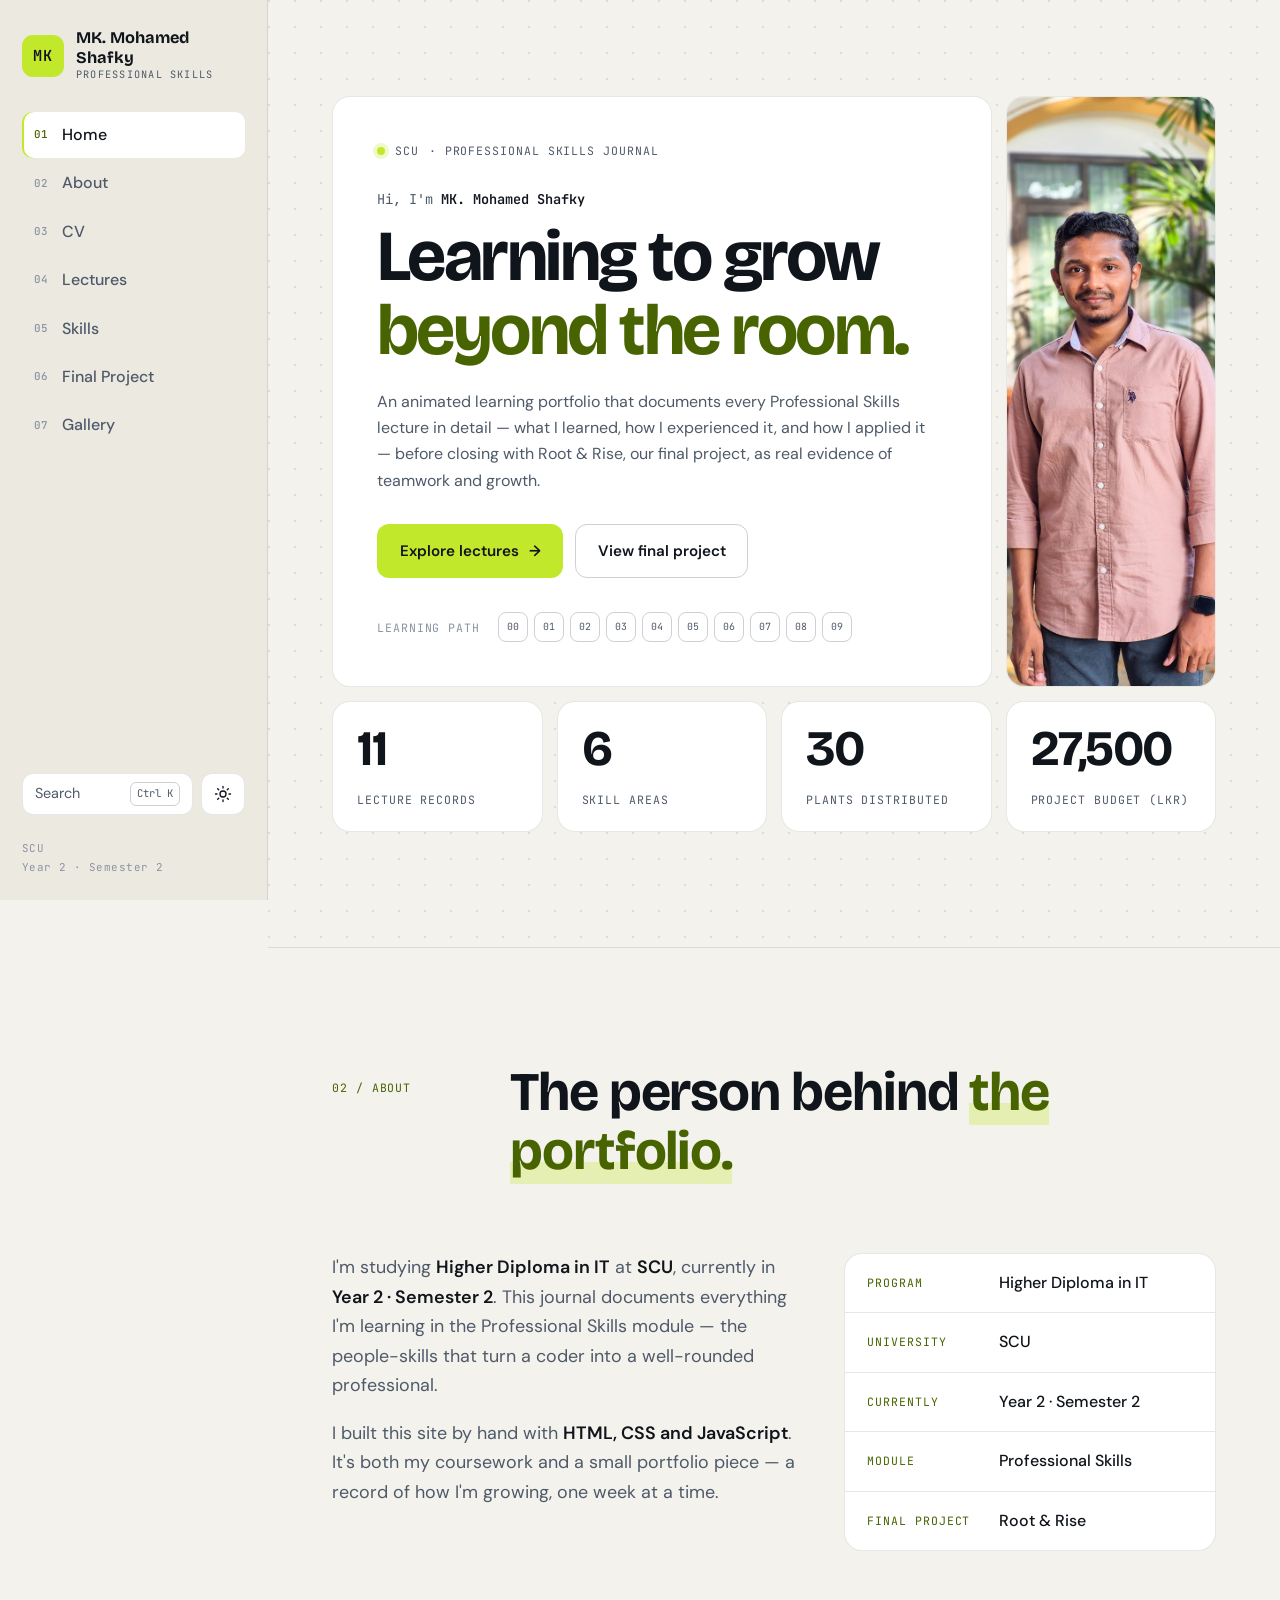
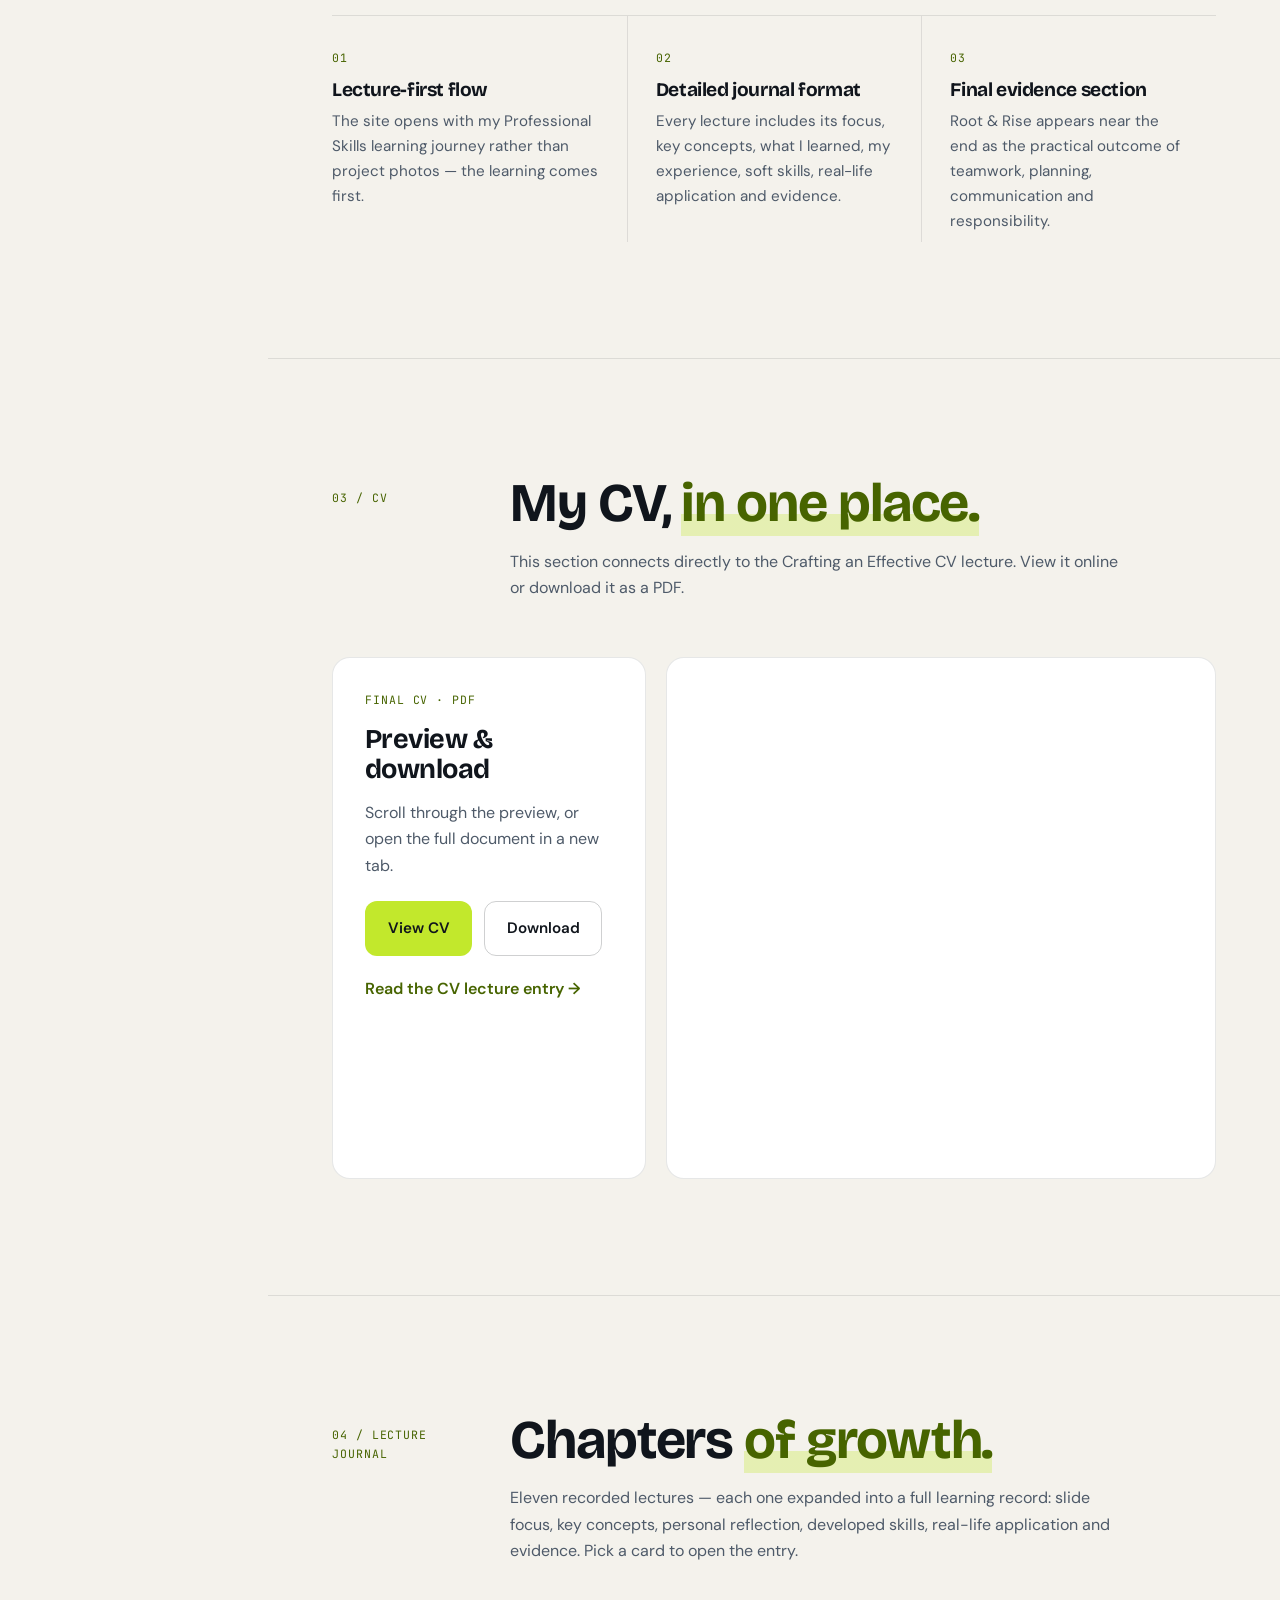
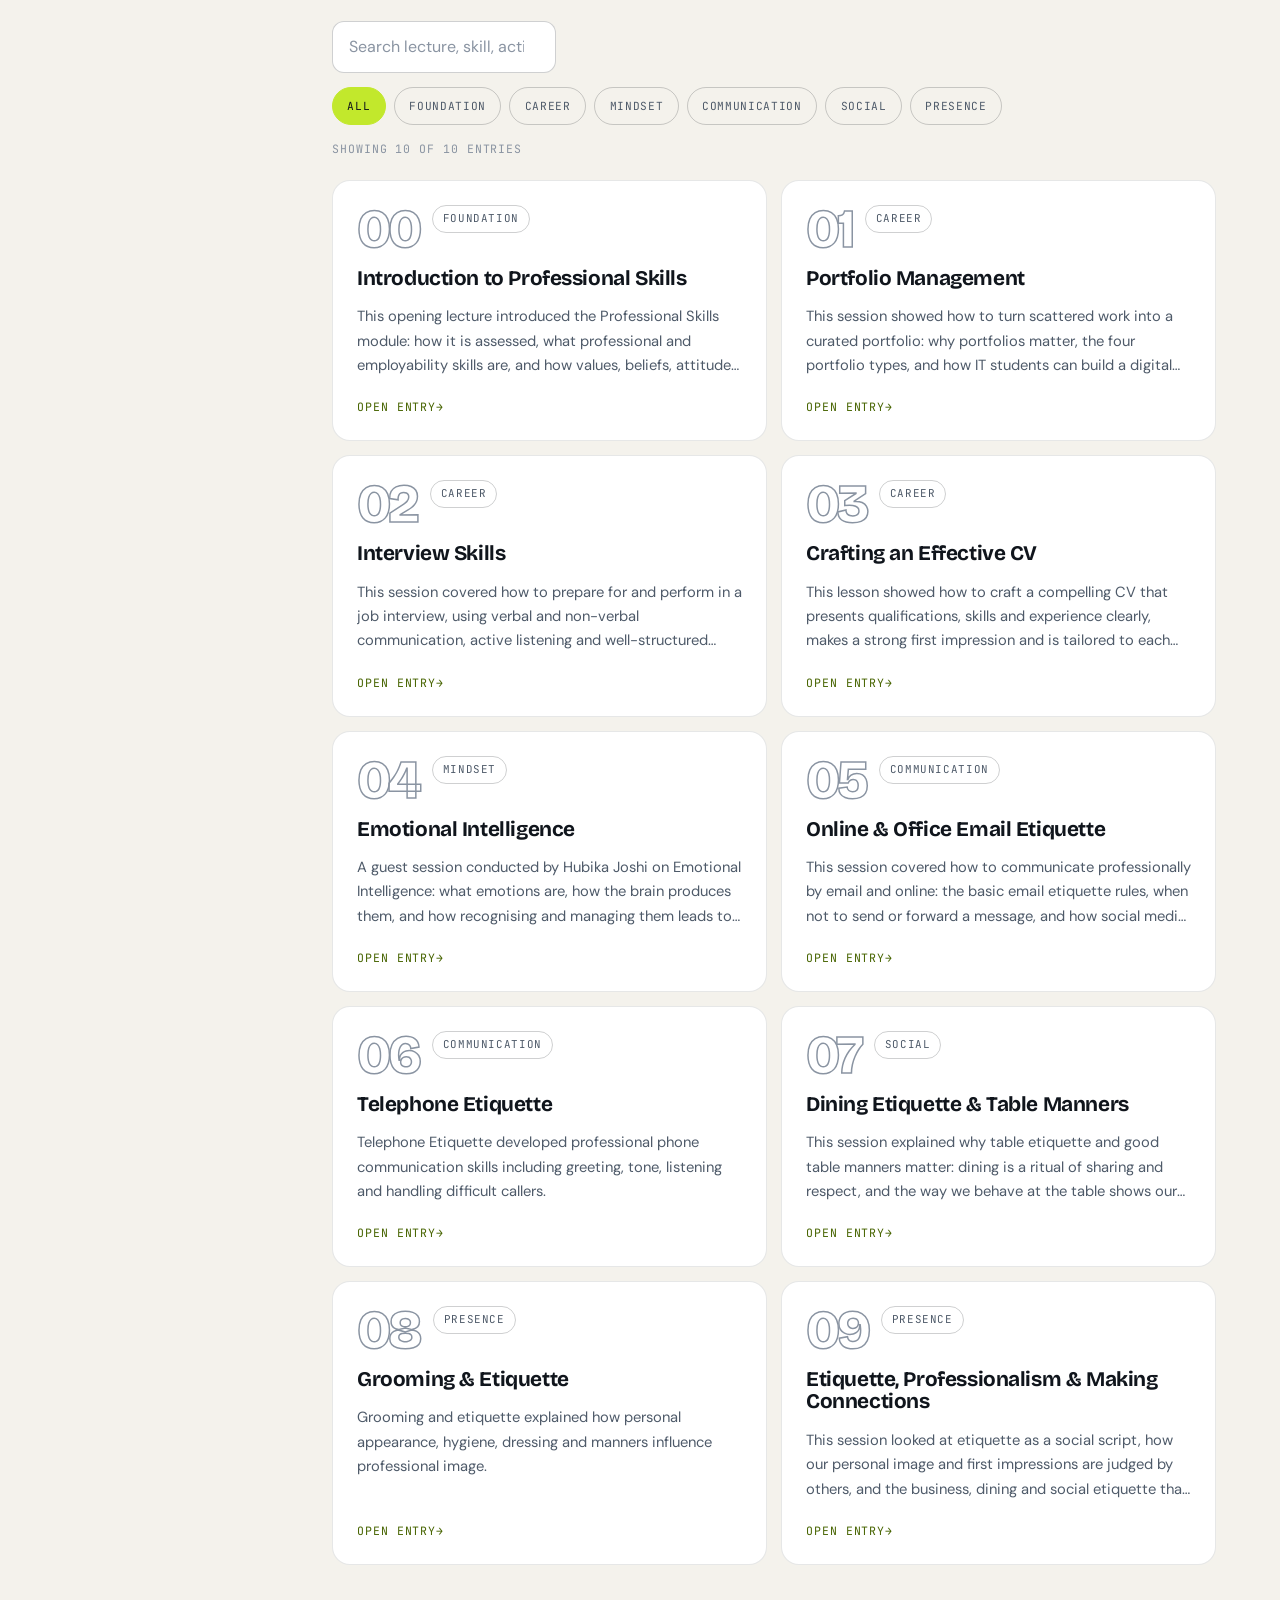
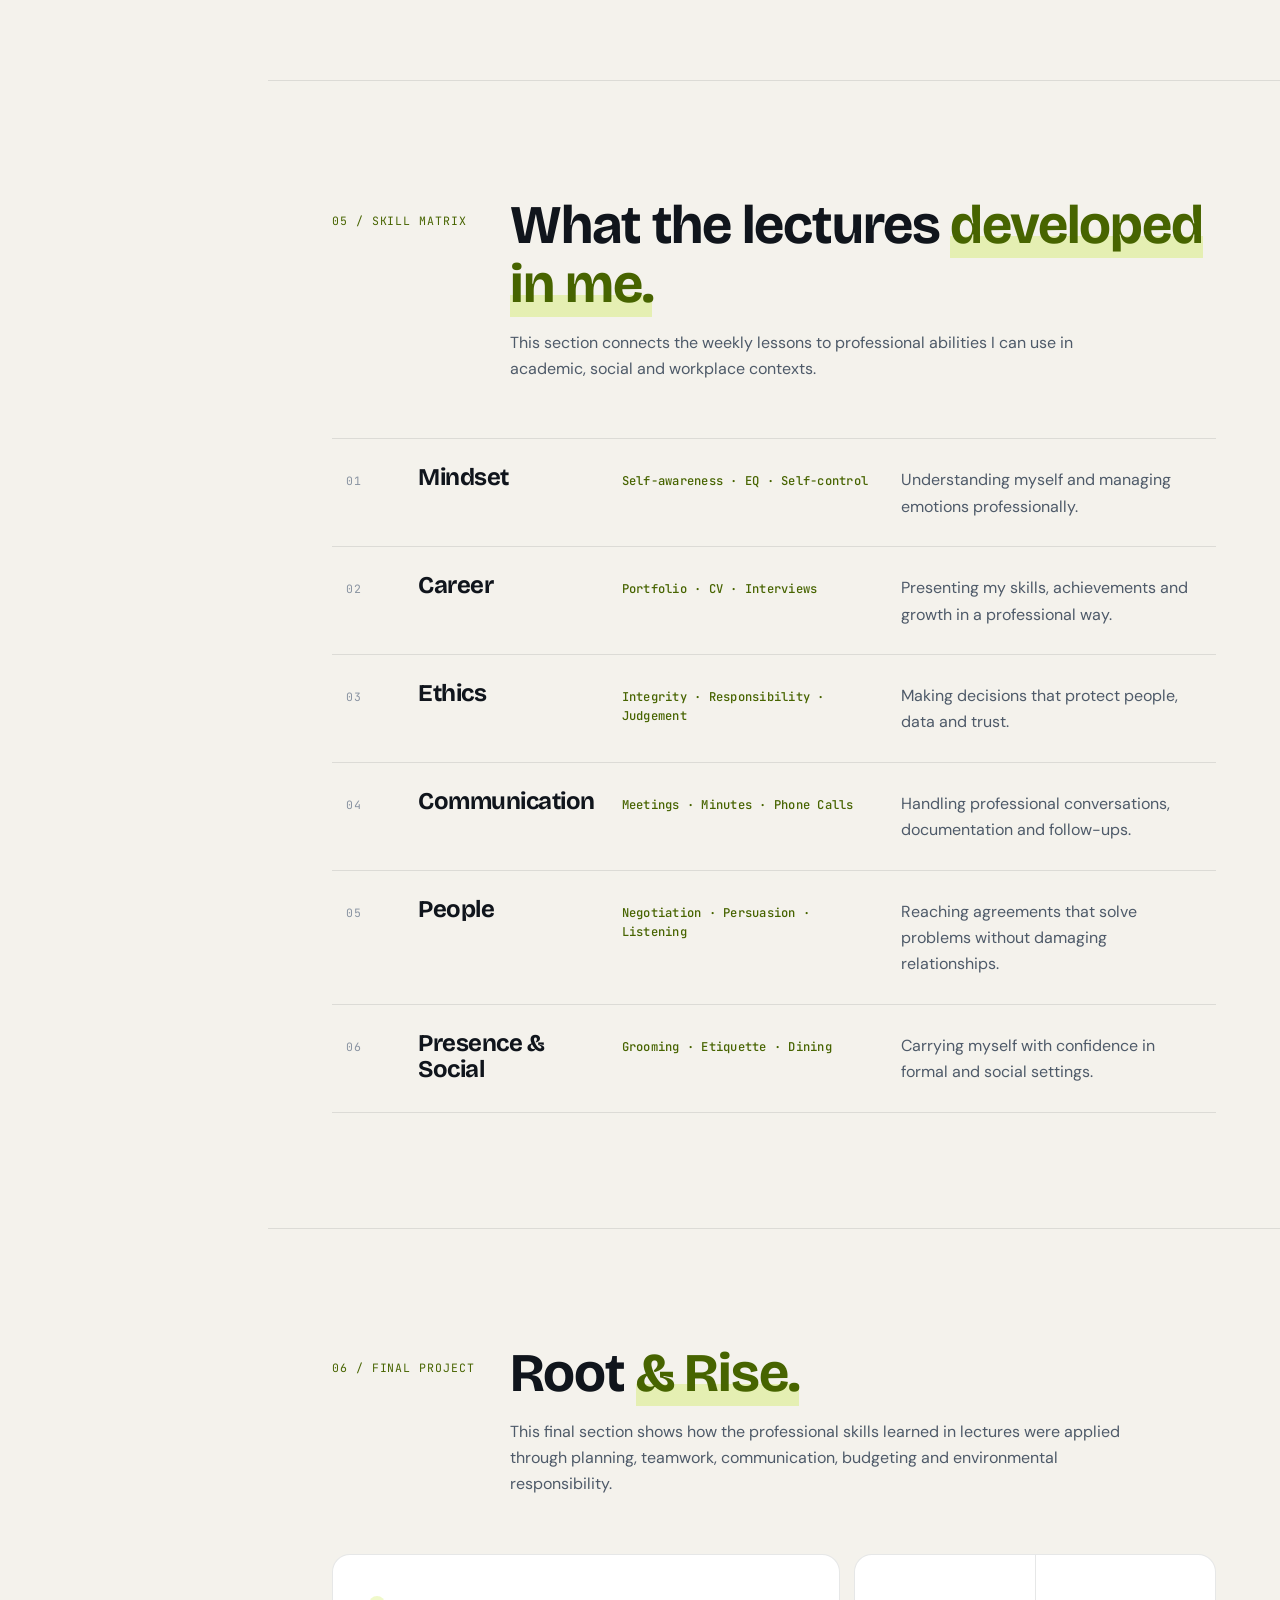
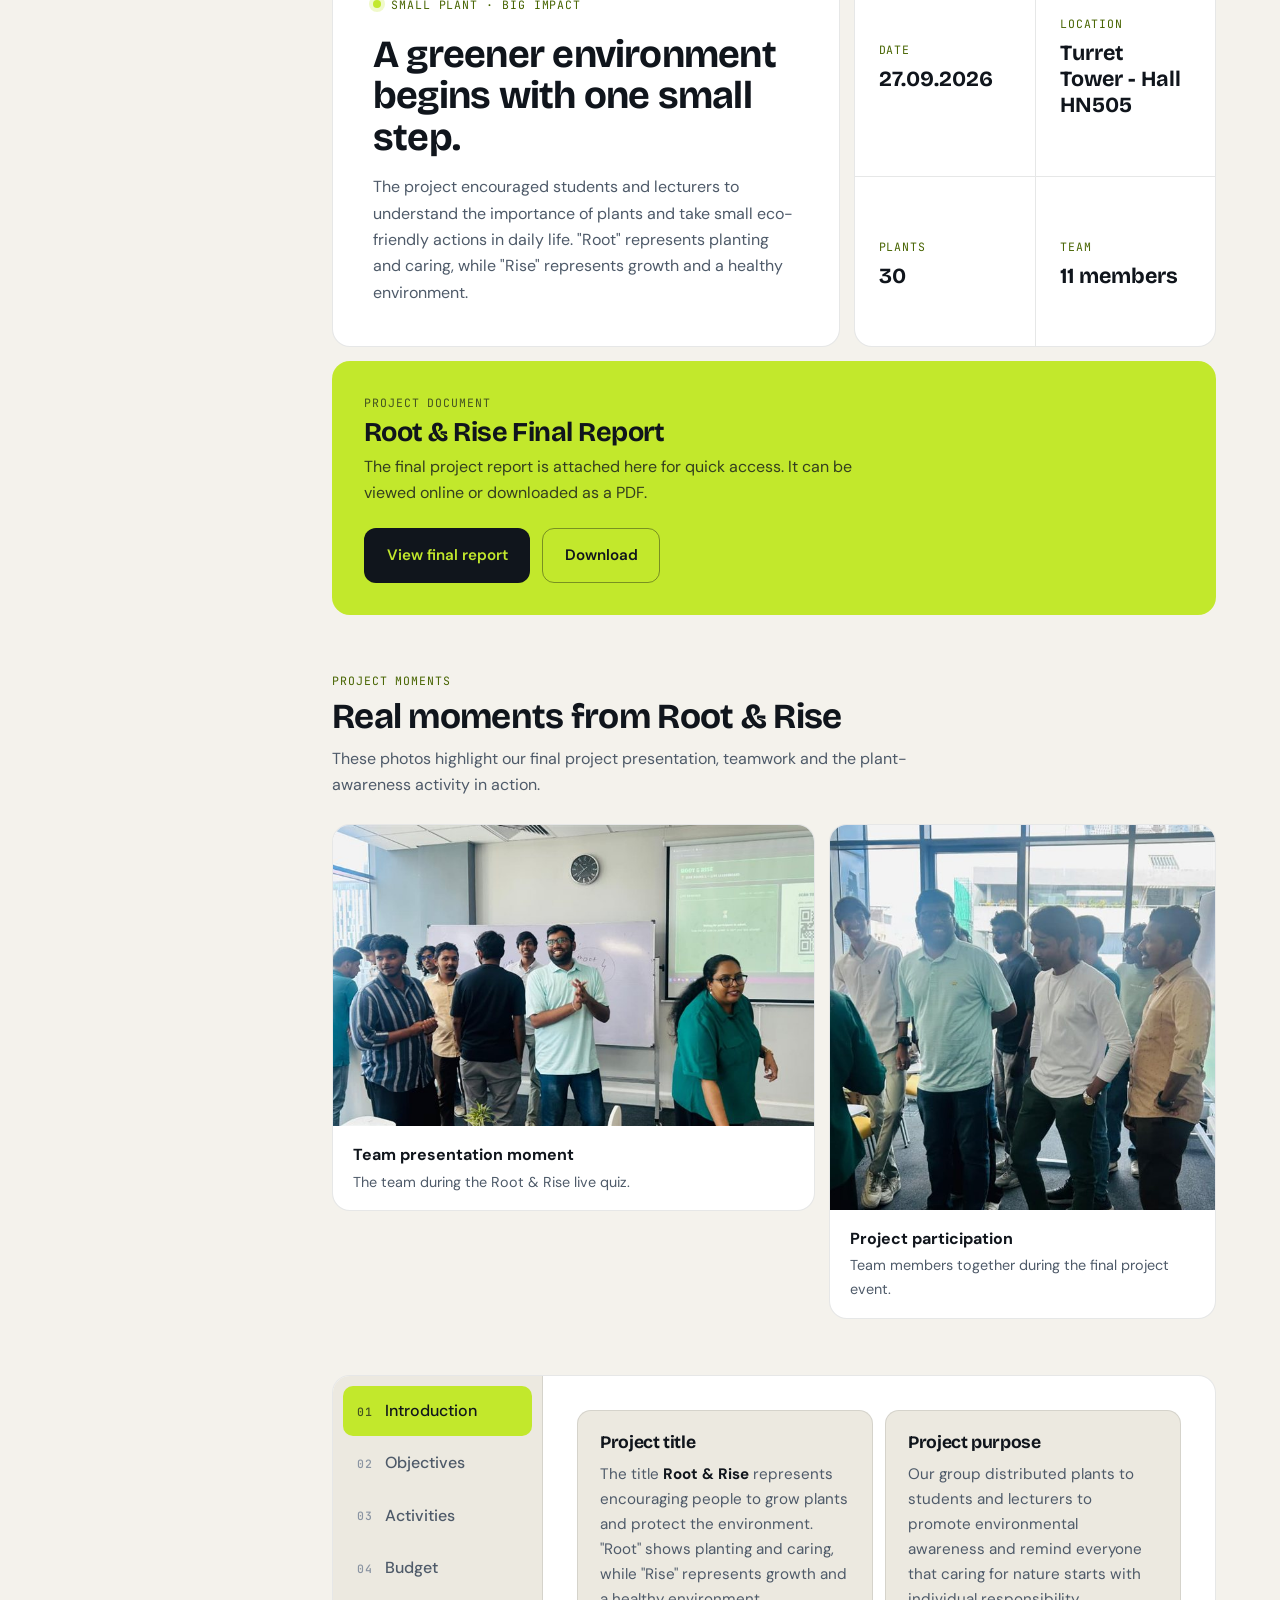
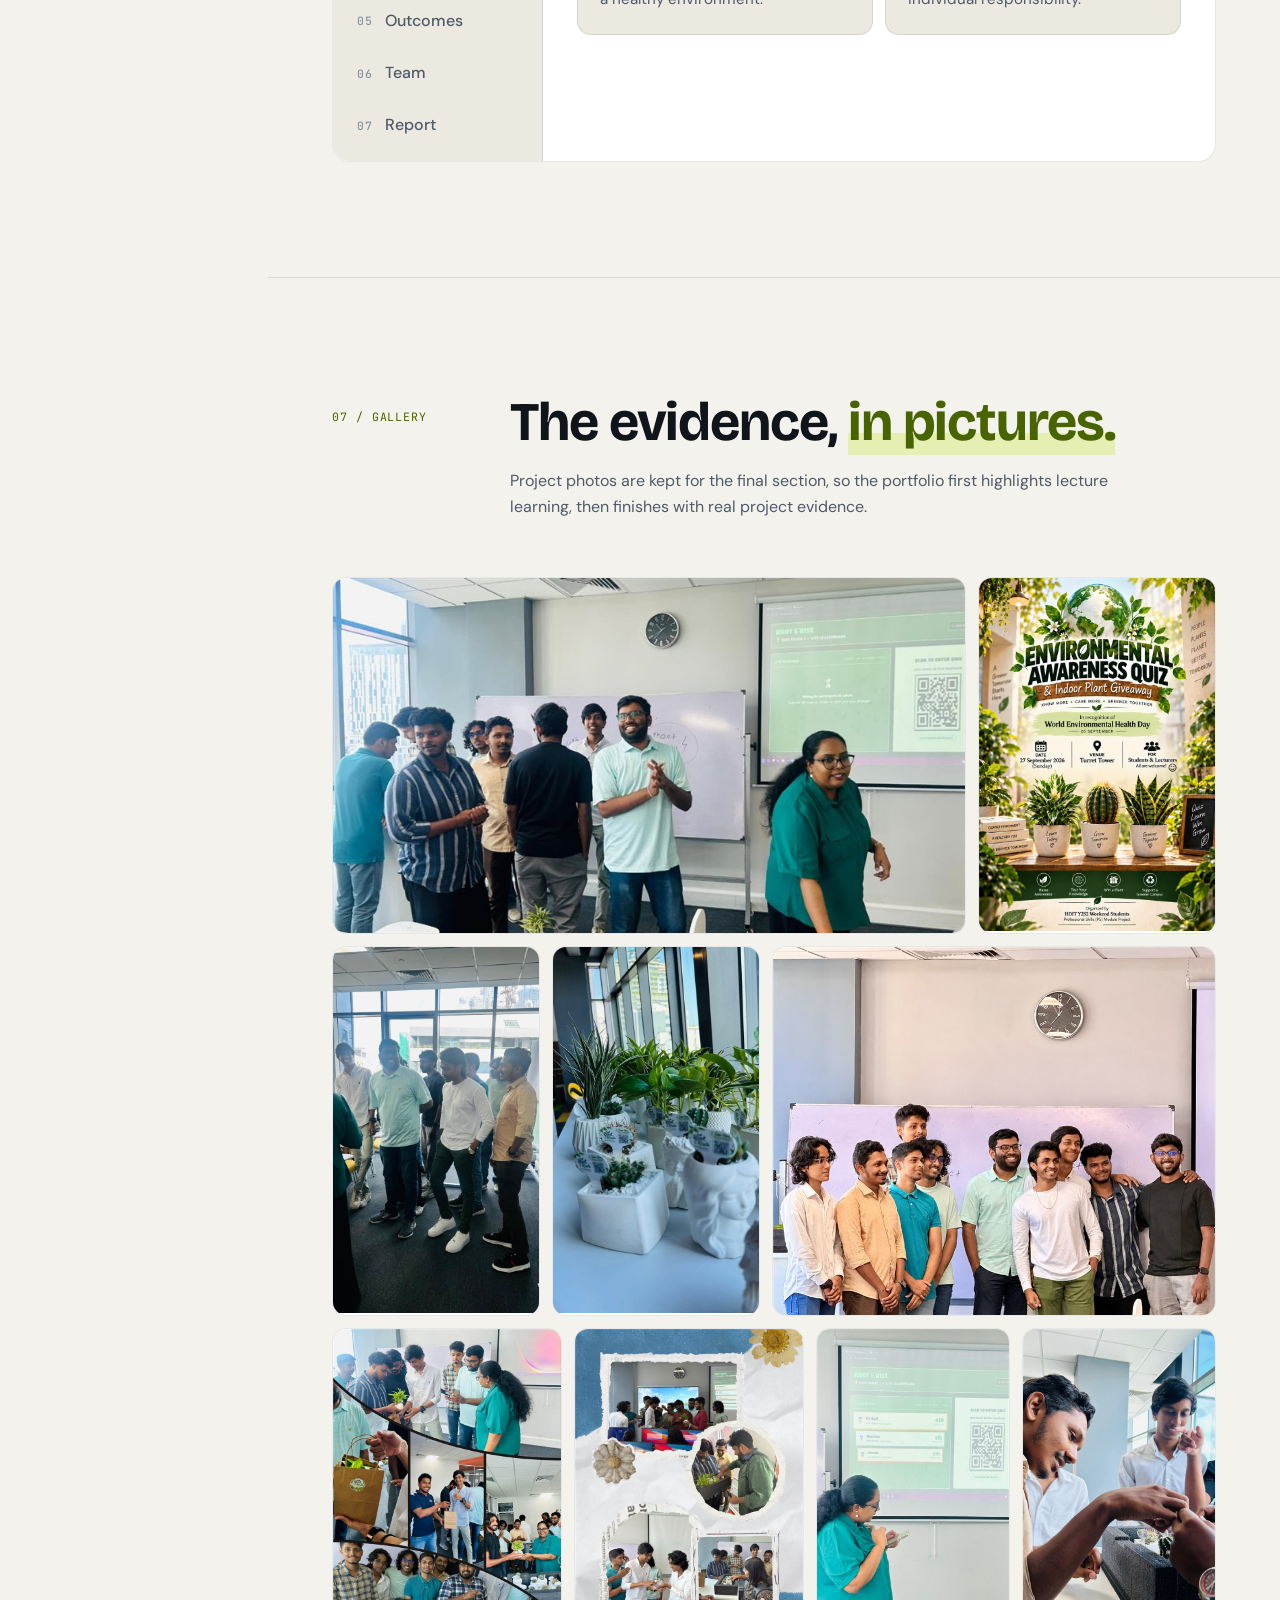
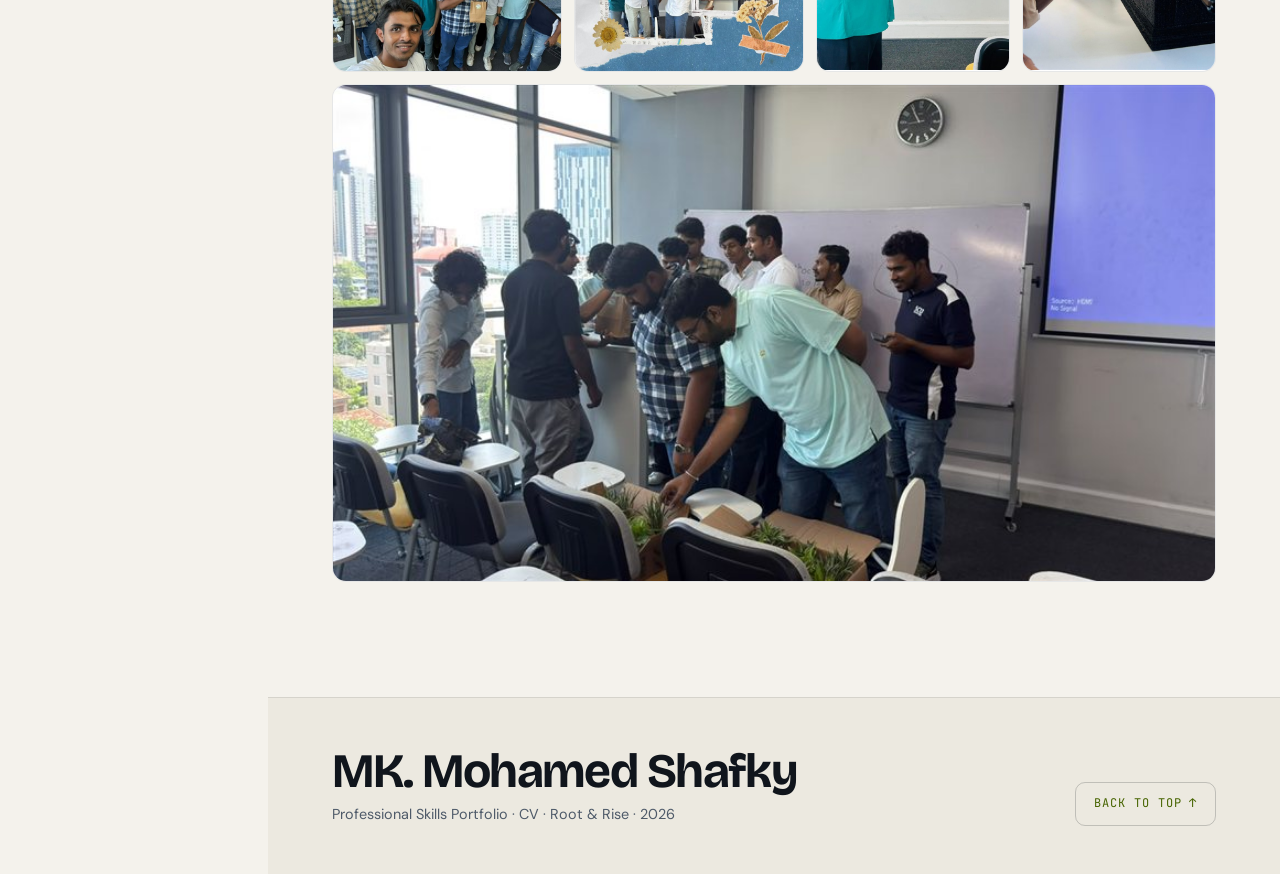
==== index.html @ 04269017 "first commit" ====
<!DOCTYPE html>
<html lang="en" data-theme="dark">
<head>
  <meta charset="UTF-8" />
  <meta name="viewport" content="width=device-width, initial-scale=1.0" />
  <title>Professional Skills Portfolio</title>
  <meta name="description" content="A professional skills learning portfolio with lecture reflections and the Root &amp; Rise final project as evidence." />
  <script>
    // Set theme + js flag before first paint so there is no flash.
    (function(){
      var root = document.documentElement;
      root.classList.add('js');
      var t = null;
      try { t = localStorage.getItem('theme'); } catch(e) {}
      if(!t){ t = (window.matchMedia && matchMedia('(prefers-color-scheme: light)').matches) ? 'light' : 'dark'; }
      root.setAttribute('data-theme', t);
    })();
  </script>
  <link rel="preconnect" href="https://fonts.googleapis.com">
  <link rel="preconnect" href="https://fonts.gstatic.com" crossorigin>
  <link href="https://fonts.googleapis.com/css2?family=Bricolage+Grotesque:opsz,wght@12..96,400..800&family=DM+Sans:opsz,wght@9..40,400..700&family=JetBrains+Mono:wght@400;500;600&display=swap" rel="stylesheet">
  <link rel="stylesheet" href="css/style.css" />
</head>
<body>
  <div class="scroll-progress" id="scrollProgress" aria-hidden="true"></div>

  <div class="shell">

    <!-- ============ SIDEBAR / TOP BAR ============ -->
    <header class="rail" id="rail">
      <a href="#home" class="brand" aria-label="Go to top">
        <span class="brand-mark" data-profile="initials">MK</span>
        <span class="brand-text"><strong data-profile="name">MK. Mohamed Shafky</strong><small>Professional Skills</small></span>
      </a>
      <button class="menu-btn" id="menuBtn" type="button" aria-expanded="false" aria-controls="railPanel">
        <span class="menu-label">Menu</span><span class="menu-bars" aria-hidden="true"><i></i><i></i></span>
      </button>

      <div class="rail-panel" id="railPanel">
        <nav class="rail-nav" aria-label="Main navigation">
          <a href="#home" data-sec="home"><span>01</span>Home</a>
          <a href="#about" data-sec="about"><span>02</span>About</a>
          <a href="#cv" data-sec="cv"><span>03</span>CV</a>
          <a href="#journal" data-sec="journal"><span>04</span>Lectures</a>
          <a href="#skills" data-sec="skills"><span>05</span>Skills</a>
          <a href="#project" data-sec="project"><span>06</span>Final Project</a>
          <a href="#gallery" data-sec="gallery"><span>07</span>Gallery</a>
        </nav>

        <div class="rail-tools">
          <button class="tool-btn wide" id="openSearch" type="button"><span>Search</span><kbd>Ctrl K</kbd></button>
          <button class="tool-btn" id="themeToggle" type="button" aria-label="Switch colour theme" aria-pressed="false">
            <svg class="i-moon" viewBox="0 0 24 24" width="18" height="18" fill="none" stroke="currentColor" stroke-width="1.8" stroke-linecap="round" stroke-linejoin="round" aria-hidden="true"><path d="M21 12.8A9 9 0 1 1 11.2 3a7 7 0 0 0 9.8 9.8z"/></svg>
            <svg class="i-sun" viewBox="0 0 24 24" width="18" height="18" fill="none" stroke="currentColor" stroke-width="1.8" stroke-linecap="round" stroke-linejoin="round" aria-hidden="true"><circle cx="12" cy="12" r="4"/><path d="M12 2v2M12 20v2M4.9 4.9l1.4 1.4M17.7 17.7l1.4 1.4M2 12h2M20 12h2M4.9 19.1l1.4-1.4M17.7 6.3l1.4-1.4"/></svg>
          </button>
        </div>

        <p class="rail-foot"><span data-profile="university">SCU</span><br><span data-profile="year">Year 2 · Semester 2</span></p>
      </div>
    </header>

    <main id="main">

      <!-- ============ HERO ============ -->
      <section class="sec hero" id="home">
        <div class="wrap">
          <div class="bento">
            <div class="tile tile-intro">
              <p class="mono kicker"><span class="dot"></span><span data-profile="university">SCU</span> · Professional Skills Journal</p>
              <p class="hello">Hi, I'm <strong data-profile="name">MK. Mohamed Shafky</strong></p>
              <h1>Learning to grow <em>beyond the room.</em></h1>
              <p class="lead">An animated learning portfolio that documents every Professional Skills lecture in detail — what I learned, how I experienced it, and how I applied it — before closing with Root &amp; Rise, our final project, as real evidence of teamwork and growth.</p>
              <div class="btn-row">
                <a class="btn btn-primary" href="#journal">Explore lectures <span aria-hidden="true">→</span></a>
                <a class="btn btn-ghost" href="#project">View final project</a>
              </div>
              <div class="path" aria-label="Jump to a lecture">
                <span class="mono path-label">Learning path</span>
                <div class="path-dots" id="pathDots"></div>
              </div>
            </div>

            <figure class="tile tile-photo" id="profilePhoto">
              <div class="photo-fallback" aria-hidden="true"><span data-profile="initials">MK</span></div>
            </figure>

            <div class="tile tile-stat"><span class="num" data-count="11">0</span><p class="mono">Lecture records</p></div>
            <div class="tile tile-stat"><span class="num" data-count="6">0</span><p class="mono">Skill areas</p></div>
            <div class="tile tile-stat"><span class="num" data-count="30">0</span><p class="mono">Plants distributed</p></div>
            <div class="tile tile-stat"><span class="num" data-count="27500">0</span><p class="mono">Project budget (LKR)</p></div>
          </div>
        </div>
      </section>

      <!-- ============ ABOUT ============ -->
      <section class="sec" id="about">
        <div class="wrap">
          <div class="sec-head reveal">
            <p class="mono sec-label">02 / About</p>
            <div>
              <h2>The person behind <em>the portfolio.</em></h2>
            </div>
          </div>

          <div class="about-grid reveal">
            <div class="about-copy">
              <p>I'm studying <strong data-profile="program">Higher Diploma in IT</strong> at <strong data-profile="university">SCU</strong>, currently in <strong data-profile="year">Year 2 · Semester 2</strong>. This journal documents everything I'm learning in the Professional Skills module — the people-skills that turn a coder into a well-rounded professional.</p>
              <p>I built this site by hand with <strong>HTML, CSS and JavaScript</strong>. It's both my coursework and a small portfolio piece — a record of how I'm growing, one week at a time.</p>
            </div>
            <dl class="facts">
              <div><dt class="mono">Program</dt><dd data-profile="program">Higher Diploma in IT</dd></div>
              <div><dt class="mono">University</dt><dd data-profile="university">SCU</dd></div>
              <div><dt class="mono">Currently</dt><dd data-profile="year">Year 2 · Semester 2</dd></div>
              <div><dt class="mono">Module</dt><dd>Professional Skills</dd></div>
              <div><dt class="mono">Final project</dt><dd>Root &amp; Rise</dd></div>
            </dl>
          </div>

          <ol class="approach reveal" aria-label="How this portfolio is organised">
            <li><span class="mono">01</span><h3>Lecture-first flow</h3><p>The site opens with my Professional Skills learning journey rather than project photos — the learning comes first.</p></li>
            <li><span class="mono">02</span><h3>Detailed journal format</h3><p>Every lecture includes its focus, key concepts, what I learned, my experience, soft skills, real-life application and evidence.</p></li>
            <li><span class="mono">03</span><h3>Final evidence section</h3><p>Root &amp; Rise appears near the end as the practical outcome of teamwork, planning, communication and responsibility.</p></li>
          </ol>
        </div>
      </section>

      <!-- ============ CV ============ -->
      <section class="sec" id="cv">
        <div class="wrap">
          <div class="sec-head reveal">
            <p class="mono sec-label">03 / CV</p>
            <div>
              <h2>My CV, <em>in one place.</em></h2>
              <p>This section connects directly to the Crafting an Effective CV lecture. View it online or download it as a PDF.</p>
            </div>
          </div>
          <div class="cv-layout reveal">
            <div class="cv-side">
              <p class="mono">Final CV · PDF</p>
              <h3>Preview &amp; download</h3>
              <p>Scroll through the preview, or open the full document in a new tab.</p>
              <div class="btn-row">
                <a class="btn btn-primary" id="cvView" href="assets/docs/shafky-cv.pdf" target="_blank" rel="noopener">View CV</a>
                <a class="btn btn-ghost" id="cvDownload" href="assets/docs/shafky-cv.pdf" download="Shafky_CV.pdf">Download</a>
              </div>
              <button class="link-btn" type="button" data-open-lecture="03">Read the CV lecture entry →</button>
            </div>
            <div class="cv-frame"><iframe id="cvFrame" src="assets/docs/shafky-cv.pdf#view=FitH" title="CV preview" loading="lazy"></iframe></div>
          </div>
        </div>
      </section>

      <!-- ============ LECTURE JOURNAL ============ -->
      <section class="sec" id="journal">
        <div class="wrap">
          <div class="sec-head reveal">
            <p class="mono sec-label">04 / Lecture journal</p>
            <div>
              <h2>Chapters <em>of growth.</em></h2>
              <p>Eleven recorded lectures — each one expanded into a full learning record: slide focus, key concepts, personal reflection, developed skills, real-life application and evidence. Pick a card to open the entry.</p>
            </div>
          </div>

          <div class="toolbar reveal">
            <label class="field"><span class="sr-only">Search lectures</span><input type="search" id="lectureSearch" placeholder="Search lecture, skill, activity…" autocomplete="off" /></label>
            <div class="filter-row" id="filterRow" role="group" aria-label="Lecture filters"></div>
          </div>
          <p class="result-count mono" id="resultCount" aria-live="polite"></p>

          <ul class="lecture-grid" id="lectureGrid"></ul>
          <p class="empty" id="lectureEmpty" hidden>No lecture matches that search.</p>
        </div>
      </section>

      <!-- ============ SKILLS ============ -->
      <section class="sec" id="skills">
        <div class="wrap">
          <div class="sec-head reveal">
            <p class="mono sec-label">05 / Skill matrix</p>
            <div>
              <h2>What the lectures <em>developed in me.</em></h2>
              <p>This section connects the weekly lessons to professional abilities I can use in academic, social and workplace contexts.</p>
            </div>
          </div>
          <div class="skill-list reveal">
            <article><span class="mono idx">01</span><h3>Mindset</h3><strong class="mono">Self-awareness · EQ · Self-control</strong><p>Understanding myself and managing emotions professionally.</p></article>
            <article><span class="mono idx">02</span><h3>Career</h3><strong class="mono">Portfolio · CV · Interviews</strong><p>Presenting my skills, achievements and growth in a professional way.</p></article>
            <article><span class="mono idx">03</span><h3>Ethics</h3><strong class="mono">Integrity · Responsibility · Judgement</strong><p>Making decisions that protect people, data and trust.</p></article>
            <article><span class="mono idx">04</span><h3>Communication</h3><strong class="mono">Meetings · Minutes · Phone Calls</strong><p>Handling professional conversations, documentation and follow-ups.</p></article>
            <article><span class="mono idx">05</span><h3>People</h3><strong class="mono">Negotiation · Persuasion · Listening</strong><p>Reaching agreements that solve problems without damaging relationships.</p></article>
            <article><span class="mono idx">06</span><h3>Presence &amp; Social</h3><strong class="mono">Grooming · Etiquette · Dining</strong><p>Carrying myself with confidence in formal and social settings.</p></article>
          </div>
        </div>
      </section>

      <!-- ============ FINAL PROJECT ============ -->
      <section class="sec project" id="project">
        <div class="wrap">
          <div class="sec-head reveal">
            <p class="mono sec-label">06 / Final project</p>
            <div>
              <h2>Root <em>&amp; Rise.</em></h2>
              <p>This final section shows how the professional skills learned in lectures were applied through planning, teamwork, communication, budgeting and environmental responsibility.</p>
            </div>
          </div>

          <div class="project-hero reveal">
            <div class="project-pitch">
              <p class="mono kicker"><span class="dot"></span>Small plant · Big impact</p>
              <h3>A greener environment begins with one small step.</h3>
              <p>The project encouraged students and lecturers to understand the importance of plants and take small eco-friendly actions in daily life. "Root" represents planting and caring, while "Rise" represents growth and a healthy environment.</p>
            </div>
            <dl class="project-facts">
              <div><dt class="mono">Date</dt><dd>27.09.2026</dd></div>
              <div><dt class="mono">Location</dt><dd>Turret Tower - Hall HN505</dd></div>
              <div><dt class="mono">Plants</dt><dd>30</dd></div>
              <div><dt class="mono">Team</dt><dd>11 members</dd></div>
            </dl>
          </div>

          <div class="doc-banner reveal">
            <div>
              <p class="mono">Project document</p>
              <h3>Root &amp; Rise Final Report</h3>
              <p>The final project report is attached here for quick access. It can be viewed online or downloaded as a PDF.</p>
            </div>
            <div class="btn-row">
              <a class="btn btn-primary" href="PS%20Report.pdf" target="_blank" rel="noopener">View final report</a>
              <a class="btn btn-ghost" href="PS%20Report.pdf" download="PS Report.pdf">Download</a>
            </div>
          </div>

          <div class="moments reveal">
            <div class="moments-head">
              <p class="mono">Project moments</p>
              <h3>Real moments from Root &amp; Rise</h3>
              <p>These photos highlight our final project presentation, teamwork and the plant-awareness activity in action.</p>
            </div>
            <div class="moments-grid">
              <figure class="moment" data-light="assets/photos/team-present.jpg">
                <img src="assets/photos/team-present-thumb.jpg" alt="Team in the classroom during the Root &amp; Rise live quiz presentation" loading="lazy" />
                <figcaption><strong>Team presentation moment</strong><span>The team during the Root &amp; Rise live quiz.</span></figcaption>
              </figure>
              <figure class="moment" data-light="assets/photos/project-participation.jpg">
                <img src="assets/photos/project-participation-thumb.jpg" alt="Team members together in the classroom during the Root &amp; Rise event" loading="lazy" />
                <figcaption><strong>Project participation</strong><span>Team members together during the final project event.</span></figcaption>
              </figure>
            </div>
          </div>

          <div class="ptabs reveal">
            <div class="tab-list" role="tablist" aria-label="Project sections" aria-orientation="vertical">
              <button class="tab active" id="tab-project-intro" role="tab" aria-selected="true" aria-controls="project-intro" data-tab="project-intro" type="button"><span class="mono">01</span>Introduction</button>
              <button class="tab" id="tab-project-objectives" role="tab" aria-selected="false" aria-controls="project-objectives" data-tab="project-objectives" type="button"><span class="mono">02</span>Objectives</button>
              <button class="tab" id="tab-project-activities" role="tab" aria-selected="false" aria-controls="project-activities" data-tab="project-activities" type="button"><span class="mono">03</span>Activities</button>
              <button class="tab" id="tab-project-budget" role="tab" aria-selected="false" aria-controls="project-budget" data-tab="project-budget" type="button"><span class="mono">04</span>Budget</button>
              <button class="tab" id="tab-project-outcomes" role="tab" aria-selected="false" aria-controls="project-outcomes" data-tab="project-outcomes" type="button"><span class="mono">05</span>Outcomes</button>
              <button class="tab" id="tab-project-team" role="tab" aria-selected="false" aria-controls="project-team" data-tab="project-team" type="button"><span class="mono">06</span>Team</button>
              <button class="tab" id="tab-project-report" role="tab" aria-selected="false" aria-controls="project-report" data-tab="project-report" type="button"><span class="mono">07</span>Report</button>
            </div>

            <div class="tab-stage">
              <div class="tab-panel active" id="project-intro" role="tabpanel" aria-labelledby="tab-project-intro">
                <div class="card-grid two">
                  <article><h4>Project title</h4><p>The title <strong>Root &amp; Rise</strong> represents encouraging people to grow plants and protect the environment. "Root" shows planting and caring, while "Rise" represents growth and a healthy environment.</p></article>
                  <article><h4>Project purpose</h4><p>Our group distributed plants to students and lecturers to promote environmental awareness and remind everyone that caring for nature starts with individual responsibility.</p></article>
                </div>
              </div>

              <div class="tab-panel" id="project-objectives" role="tabpanel" aria-labelledby="tab-project-objectives" hidden>
                <div class="card-grid two">
                  <article><h4>Main objective</h4><p>To promote environmental awareness among students and lecturers by distributing plants within the university premises.</p></article>
                  <article><h4>Specific objectives</h4>
                    <ul class="ticks">
                      <li>Encourage students and lecturers to plant and care for plants.</li>
                      <li>Promote environmental responsibility within the university community.</li>
                      <li>Increase awareness about the importance of greenery.</li>
                      <li>Support a cleaner and eco-friendly university environment.</li>
                      <li>Motivate young people to take small steps towards protecting nature.</li>
                    </ul>
                  </article>
                </div>
              </div>

              <div class="tab-panel" id="project-activities" role="tabpanel" aria-labelledby="tab-project-activities" hidden>
                <div class="card-grid three">
                  <article><span class="mono step">01</span><h4>Planning</h4><p>The team discussed purpose, target audience, plant quantity, location, distribution method and required materials.</p></article>
                  <article><span class="mono step">02</span><h4>Implementation</h4><p>Plants were distributed inside the university premises with a short explanation about caring for plants.</p></article>
                  <article><span class="mono step">03</span><h4>Resources</h4><p>Plants, location, participants, team members, bookmarks, photo booth props and photo booth.</p></article>
                </div>
                <div class="table-wrap">
                  <table>
                    <thead><tr><th scope="col">Resource</th><th scope="col">Quantity / Details</th></tr></thead>
                    <tbody>
                      <tr><td>Plants</td><td>30 plants</td></tr>
                      <tr><td>Location</td><td>University premises — Turret Tower, Hall HN505</td></tr>
                      <tr><td>Participants</td><td>Students and lecturers</td></tr>
                      <tr><td>Team Members</td><td>11 members</td></tr>
                    </tbody>
                  </table>
                </div>
              </div>

              <div class="tab-panel" id="project-budget" role="tabpanel" aria-labelledby="tab-project-budget" hidden>
                <div class="table-wrap">
                  <table>
                    <thead><tr><th scope="col">Item</th><th scope="col">Qty</th><th scope="col">Unit Cost (Rs.)</th><th scope="col">Total (Rs.)</th></tr></thead>
                    <tbody>
                      <tr><td>Sapling prizes</td><td>30</td><td>630</td><td>19,000</td></tr>
                      <tr><td>Stickers</td><td>40</td><td>60</td><td>2400</td></tr>
                      <tr><td>Posters &amp; Hosting Domain</td><td>9</td><td>95</td><td>850</td></tr>
                      <tr><td>Transport</td><td>-</td><td>-</td><td>3,500</td></tr>
                      <tr><td>Miscellaneous/contingency</td><td>1</td><td>-</td><td>3400</td></tr>
                    </tbody>
                  </table>
                </div>
                <div class="budget-total" aria-label="Total expense: 29,150 rupees">
                  <span class="mono">Total Expense</span>
                  <strong>Rs. 29,150</strong>
                </div>
              </div>

              <div class="tab-panel" id="project-outcomes" role="tabpanel" aria-labelledby="tab-project-outcomes" hidden>
                <div class="card-grid three">
                  <article><h4>Outcomes</h4><p>30 plants were distributed successfully and the project created environmental awareness among participants.</p></article>
                  <article><h4>Challenges</h4><p>Arranging plants, managing time, coordinating team members and organising distribution required careful planning.</p></article>
                  <article><h4>Lessons learned</h4><p>I learned that small actions can create positive impact and that teamwork, planning, communication and responsibility are essential for project success.</p></article>
                </div>
              </div>

              <div class="tab-panel" id="project-team" role="tabpanel" aria-labelledby="tab-project-team" hidden>
                <div class="table-wrap">
                  <table class="members-table" aria-label="Project team members and student numbers">
                    <thead><tr><th scope="col">#</th><th scope="col">Name of the Student</th><th scope="col">SA Number</th></tr></thead>
                    <tbody id="teamGrid"></tbody>
                  </table>
                </div>
              </div>

              <div class="tab-panel" id="project-report" role="tabpanel" aria-labelledby="tab-project-report" hidden>
                <div class="report-card">
                  <div class="report-copy">
                    <h4>Final report attached</h4>
                    <p>The complete Root &amp; Rise report includes the title page, group members, introduction, objectives, activities, outcomes, budget and gallery.</p>
                    <div class="btn-row">
                      <a class="btn btn-primary" href="PS%20Report.pdf" target="_blank" rel="noopener">Open PDF</a>
                      <a class="btn btn-ghost" href="PS%20Report.pdf" download="PS Report.pdf">Download PDF</a>
                    </div>
                  </div>
                  <iframe src="PS%20Report.pdf#view=FitH" title="Root &amp; Rise final report" loading="lazy"></iframe>
                </div>
              </div>
            </div>
          </div>
        </div>
      </section>

      <!-- ============ GALLERY ============ -->
      <section class="sec" id="gallery">
        <div class="wrap">
          <div class="sec-head reveal">
            <p class="mono sec-label">07 / Gallery</p>
            <div>
              <h2>The evidence, <em>in pictures.</em></h2>
              <p>Project photos are kept for the final section, so the portfolio first highlights lecture learning, then finishes with real project evidence.</p>
            </div>
          </div>
          <div class="gallery-grid reveal">
            <figure style="--ar:1.7778" data-light="assets/photos/team-present.jpg"><img src="assets/photos/team-present-thumb.jpg" alt="Team in the classroom during the Root &amp; Rise live quiz presentation" loading="lazy" /><figcaption>Team presentation moment</figcaption></figure>
            <figure style="--ar:0.6667" data-light="assets/photos/event-poster.jpg"><img src="assets/photos/event-poster-thumb.jpg" alt="Poster for the Environmental Awareness Quiz and Indoor Plant Giveaway on 27 September 2026 at Turret Tower" loading="lazy" /><figcaption>Promotion poster</figcaption></figure>
            <figure style="--ar:0.5623" data-light="assets/photos/project-participation.jpg"><img src="assets/photos/project-participation-thumb.jpg" alt="Team members together in the classroom during the Root &amp; Rise event" loading="lazy" /><figcaption>Project participation</figcaption></figure>
            <figure style="--ar:0.5623" data-light="assets/photos/prepared-plants.jpg"><img src="assets/photos/prepared-plants-thumb.jpg" alt="Potted plants with Root &amp; Rise QR tags lined up by the window" loading="lazy" /><figcaption>Prepared plants</figcaption></figure>
            <figure style="--ar:1.203" data-light="assets/photos/team-group.jpg"><img src="assets/photos/team-group-thumb.jpg" alt="Root &amp; Rise team group photo in the classroom" loading="lazy" /><figcaption>Team photo</figcaption></figure>
            <figure style="--ar:0.6667" data-light="assets/photos/event-collage.jpg"><img src="assets/photos/event-collage-thumb.jpg" alt="Collage of moments from the Root &amp; Rise event: plant hand-overs, gift bags and team selfies" loading="lazy" /><figcaption>Event collage</figcaption></figure>
            <figure style="--ar:0.6667" data-light="assets/photos/scrapbook-collage.jpg"><img src="assets/photos/scrapbook-collage-thumb.jpg" alt="Scrapbook-style collage of the Root &amp; Rise live quiz and plant hand-over moments" loading="lazy" /><figcaption>Scrapbook collage</figcaption></figure>
            <figure style="--ar:0.5623" data-light="assets/photos/quiz-leaderboard.jpg"><img src="assets/photos/quiz-leaderboard-thumb.jpg" alt="Lecturer joining the Root &amp; Rise live quiz by scanning the QR code shown on the projector screen" loading="lazy" /><figcaption>Live quiz leaderboard</figcaption></figure>
            <figure style="--ar:0.5623" data-light="assets/photos/plant-preparation.jpg"><img src="assets/photos/plant-preparation-thumb.jpg" alt="Team members preparing the cactus tray with Root &amp; Rise plant tags" loading="lazy" /><figcaption>Preparing the plants</figcaption></figure>
            <figure style="--ar:1.7778" data-light="assets/photos/plant-unpacking.jpg"><img src="assets/photos/plant-unpacking-thumb.jpg" alt="Team members unpacking plants and gift bags in the classroom" loading="lazy" /><figcaption>Unpacking the plants</figcaption></figure>
          </div>
        </div>
      </section>

      <footer class="site-footer">
        <div class="wrap foot-inner">
          <div>
            <strong class="foot-name" data-profile="name">MK. Mohamed Shafky</strong>
            <p>Professional Skills Portfolio · CV · Root &amp; Rise · 2026</p>
          </div>
          <a class="to-top" href="#home">Back to top ↑</a>
        </div>
      </footer>
    </main>
  </div>

  <!-- ============ LECTURE READER (slide-over) ============ -->
  <dialog class="drawer" id="lectureDrawer" aria-labelledby="drawerTitle">
    <div class="drawer-shell">
      <div class="drawer-bar">
        <span class="mono" id="drawerCount"></span>
        <div class="drawer-actions">
          <button type="button" class="icon-btn" id="prevLecture" aria-label="Previous lecture">←</button>
          <button type="button" class="icon-btn" id="nextLecture" aria-label="Next lecture">→</button>
          <button type="button" class="icon-btn close" id="closeDrawer" aria-label="Close lecture" autofocus>Close ✕</button>
        </div>
      </div>
      <div class="drawer-scroll" id="drawerScroll"></div>
    </div>
  </dialog>

  <!-- ============ LIGHTBOX ============ -->
  <div class="lightbox" id="lightbox" aria-hidden="true">
    <button type="button" id="closeLightbox" aria-label="Close image">Close ✕</button>
    <img src="" alt="Project preview" />
  </div>

  <!-- ============ SEARCH ============ -->
  <dialog class="search-dialog" id="searchDialog" aria-label="Search portfolio">
    <div class="dialog-head"><strong class="mono">Search portfolio</strong><button id="closeSearch" type="button">Esc</button></div>
    <input id="globalSearch" type="search" placeholder="Type lecture name, skill or project detail…" autocomplete="off" />
    <div id="searchResults" class="search-results"></div>
  </dialog>

  <script src="js/data.js"></script>
  <script src="js/script.js"></script>
</body>
</html>
---- css/style.css ----
/* =========================================================
   TOKENS — dark by default, light via [data-theme="light"]
========================================================= */
:root{
  color-scheme:dark;
  --bg:#0a0e13;
  --bg-2:#0e141b;
  --surface:#121922;
  --surface-2:#18212c;
  --line:rgba(255,255,255,.08);
  --line-2:rgba(255,255,255,.16);
  --text:#eaf0f6;
  --muted:#93a1b2;
  --dim:#5c6978;
  --accent:#c8f23a;          /* fills */
  --accent-text:#c8f23a;     /* accent used as text/links */
  --accent-ink:#0a0e13;      /* text on accent fills */
  --cyan:#4fd8e0;
  --shadow:0 24px 60px -24px rgba(0,0,0,.7);

  --f-display:'Bricolage Grotesque','DM Sans',system-ui,sans-serif;
  --f-body:'DM Sans',system-ui,sans-serif;
  --f-mono:'JetBrains Mono',ui-monospace,Consolas,monospace;

  --rail:268px;
  --r:18px;
}
:root[data-theme="light"]{
  color-scheme:light;
  --bg:#f4f2ec;
  --bg-2:#ece9e0;
  --surface:#ffffff;
  --surface-2:#f8f6f0;
  --line:rgba(16,21,28,.1);
  --line-2:rgba(16,21,28,.2);
  --text:#10151c;
  --muted:#4e5a69;
  --dim:#8a94a2;
  --accent:#c2e82c;
  --accent-text:#476400;
  --accent-ink:#10151c;
  --cyan:#0b7f87;
  --shadow:0 24px 50px -28px rgba(16,21,28,.35);
}

/* =========================================================
   BASE
========================================================= */
*,*::before,*::after{ margin:0; padding:0; box-sizing:border-box; }
html{ scroll-behavior:smooth; scroll-padding-top:24px; }
body{
  font-family:var(--f-body); font-size:16px; line-height:1.65;
  background:var(--bg); color:var(--text);
  -webkit-font-smoothing:antialiased; overflow-x:hidden;
}
body:has(dialog[open]){ overflow:hidden; }
img{ max-width:100%; display:block; }
ul,ol{ list-style:none; }
a{ color:inherit; }
button{ font:inherit; color:inherit; cursor:pointer; }
[hidden]{ display:none !important; }
:focus-visible{ outline:2px solid var(--accent-text); outline-offset:3px; border-radius:6px; }
::selection{ background:var(--accent); color:var(--accent-ink); }

.sr-only{ position:absolute; width:1px; height:1px; overflow:hidden; clip:rect(0 0 0 0); white-space:nowrap; }
.mono{ font-family:var(--f-mono); font-size:.72rem; letter-spacing:.08em; text-transform:uppercase; }
em{ font-style:normal; color:var(--accent-text); }

h1,h2,h3,h4{ font-family:var(--f-display); font-weight:700; line-height:1.08; letter-spacing:-.02em; }
h2{ font-size:clamp(2rem,4.4vw,3.4rem); }
h2 em{
  background:linear-gradient(transparent 66%, color-mix(in srgb, var(--accent) 30%, transparent) 66%);
}

.scroll-progress{
  position:fixed; top:0; left:0; height:3px; width:0; z-index:900;
  background:var(--accent); transition:width .1s linear;
}

/* =========================================================
   SHELL — fixed left rail + scrolling content
========================================================= */
.shell{ display:grid; grid-template-columns:var(--rail) minmax(0,1fr); min-height:100vh; }

.rail{
  position:sticky; top:0; height:100vh; z-index:60;
  display:flex; flex-direction:column; gap:28px;
  padding:28px 22px 24px;
  background:var(--bg-2); border-right:1px solid var(--line);
}
.brand{ display:flex; align-items:center; gap:12px; text-decoration:none; }
.brand-mark{
  flex:none; width:42px; height:42px; border-radius:11px; display:grid; place-items:center;
  background:var(--accent); color:var(--accent-ink);
  font-family:var(--f-mono); font-weight:600; font-size:.95rem; letter-spacing:.04em;
}
.brand-text{ min-width:0; }
.brand strong{ display:block; font-family:var(--f-display); font-size:1.02rem; line-height:1.2; }
.brand small{ display:block; font-family:var(--f-mono); font-size:.64rem; letter-spacing:.12em; text-transform:uppercase; color:var(--muted); }

.rail-panel{ display:flex; flex-direction:column; flex:1; min-height:0; gap:24px; }
.rail-nav{ display:flex; flex-direction:column; gap:2px; }
.rail-nav a{
  display:flex; align-items:center; gap:14px; padding:10px 12px; border-radius:10px;
  text-decoration:none; font-weight:500; color:var(--muted);
  transition:background .2s, color .2s;
}
.rail-nav a span{ font-family:var(--f-mono); font-size:.68rem; color:var(--dim); transition:color .2s; }
.rail-nav a:hover{ color:var(--text); background:var(--surface); }
.rail-nav a.active{ color:var(--text); background:var(--surface); box-shadow:inset 2px 0 0 var(--accent); }
.rail-nav a.active span{ color:var(--accent-text); }

.rail-tools{ display:flex; gap:8px; margin-top:auto; }
.tool-btn{
  display:inline-flex; align-items:center; justify-content:center; gap:10px;
  height:42px; min-width:42px; padding:0 12px; border-radius:11px;
  background:var(--surface); border:1px solid var(--line); color:var(--text);
  transition:border-color .2s, background .2s;
}
.tool-btn:hover{ border-color:var(--accent-text); }
.tool-btn.wide{ flex:1; justify-content:space-between; font-size:.9rem; color:var(--muted); }
kbd{ font-family:var(--f-mono); font-size:.66rem; padding:2px 6px; border-radius:6px; border:1px solid var(--line-2); color:var(--muted); }
.i-sun{ display:none; }
:root[data-theme="light"] .i-sun{ display:block; }
:root[data-theme="light"] .i-moon{ display:none; }

.rail-foot{ font-family:var(--f-mono); font-size:.68rem; line-height:1.7; letter-spacing:.04em; color:var(--dim); }

.menu-btn{ display:none; }

/* =========================================================
   LAYOUT HELPERS
========================================================= */
main{ min-width:0; }
.sec{ padding:clamp(72px,9vw,120px) clamp(20px,5vw,72px); border-top:1px solid var(--line); }
.sec:first-child{ border-top:none; }
.wrap{ max-width:1080px; margin:0 auto; }

.sec-head{ display:grid; grid-template-columns:150px minmax(0,1fr); gap:20px 28px; margin-bottom:56px; }
.sec-label{ color:var(--accent-text); padding-top:.9rem; }
.sec-head h2{ margin-bottom:16px; }
.sec-head p:not(.sec-label){ color:var(--muted); max-width:620px; }

.reveal{ transition:opacity .7s ease, transform .7s cubic-bezier(.2,.8,.2,1); }
.js .reveal:not(.visible){ opacity:0; transform:translateY(24px); }

/* Buttons */
.btn-row{ display:flex; flex-wrap:wrap; gap:12px; }
.btn{
  display:inline-flex; align-items:center; gap:10px; padding:.85rem 1.35rem; border-radius:12px;
  font-weight:600; font-size:.95rem; text-decoration:none; border:1px solid transparent;
  transition:transform .2s, box-shadow .2s, border-color .2s, background .2s, color .2s;
}
.btn-primary{ background:var(--accent); color:var(--accent-ink); }
.btn-primary:hover{ transform:translateY(-2px); box-shadow:0 10px 26px -10px var(--accent); }
.btn-ghost{ background:transparent; border-color:var(--line-2); color:var(--text); }
.btn-ghost:hover{ border-color:var(--accent-text); color:var(--accent-text); }
.link-btn{ background:none; border:none; padding:0; color:var(--accent-text); font-weight:600; text-align:left; }
.link-btn:hover{ text-decoration:underline; text-underline-offset:4px; }

.chip{
  display:inline-block; font-family:var(--f-mono); font-size:.68rem; letter-spacing:.06em; text-transform:uppercase;
  padding:4px 10px; border-radius:999px; border:1px solid var(--line-2); color:var(--muted);
}

/* =========================================================
   HERO — bento grid
========================================================= */
.hero{
  padding-top:clamp(56px,8vw,96px);
  background:radial-gradient(circle at 1px 1px, var(--line) 1px, transparent 0) 0 0/26px 26px;
}
.bento{ display:grid; grid-template-columns:repeat(4,minmax(0,1fr)); gap:14px; }
.bento > *{ min-width:0; }
.tile{ background:var(--surface); border:1px solid var(--line); border-radius:var(--r); padding:28px; }

.tile-intro{ grid-column:span 3; grid-row:span 2; display:flex; flex-direction:column; padding:clamp(26px,4vw,44px); }
.kicker{ display:flex; align-items:center; gap:10px; color:var(--muted); margin-bottom:28px; }
.dot{ width:8px; height:8px; border-radius:50%; background:var(--accent); box-shadow:0 0 0 4px color-mix(in srgb, var(--accent) 25%, transparent); flex:none; }
.hello{ font-family:var(--f-mono); font-size:.85rem; color:var(--muted); margin-bottom:10px; }
.hello strong{ color:var(--text); font-weight:600; }
.tile-intro h1{ font-size:clamp(2.5rem,5.6vw,4.6rem); line-height:1.02; letter-spacing:-.035em; margin-bottom:22px; }
.tile-intro h1 em{ display:inline; }
.lead{ color:var(--muted); max-width:560px; margin-bottom:30px; }

.path{ margin-top:auto; padding-top:34px; display:flex; align-items:center; gap:18px; flex-wrap:wrap; }
.path-label{ color:var(--dim); }
.path-dots{ display:flex; gap:6px; flex-wrap:wrap; }
.path-dots button{
  width:30px; height:30px; border-radius:8px; border:1px solid var(--line-2); background:transparent;
  font-family:var(--f-mono); font-size:.62rem; color:var(--muted); transition:.2s;
}
.path-dots button:hover{ background:var(--accent); color:var(--accent-ink); border-color:var(--accent); transform:translateY(-3px); }

.tile-photo{ grid-column:span 1; grid-row:span 2; padding:0; overflow:hidden; min-height:340px; position:relative; }
.tile-photo img{ width:100%; height:100%; object-fit:cover; object-position:50% 22%; position:absolute; inset:0; }
.photo-fallback{
  position:absolute; inset:0; display:grid; place-items:center;
  background:
    repeating-linear-gradient(135deg, transparent 0 14px, var(--line) 14px 15px),
    var(--surface-2);
}
.photo-fallback span{
  font-family:var(--f-display); font-weight:800; font-size:clamp(3rem,7vw,5.5rem); letter-spacing:-.04em; color:var(--accent-text);
}

.tile-stat{ display:flex; flex-direction:column; justify-content:space-between; gap:16px; padding:22px 24px; transition:border-color .25s, transform .25s; }
.tile-stat:hover{ border-color:var(--accent-text); transform:translateY(-3px); }
.tile-stat .num{ font-family:var(--f-display); font-weight:700; font-size:clamp(2.2rem,4vw,3.1rem); line-height:1; letter-spacing:-.03em; }
.tile-stat p{ color:var(--muted); }

/* =========================================================
   ABOUT
========================================================= */
.about-grid{ display:grid; grid-template-columns:1.25fr 1fr; gap:48px; align-items:start; margin-bottom:64px; }
.about-copy p{ font-size:1.12rem; color:var(--muted); margin-bottom:18px; }
.about-copy strong{ color:var(--text); font-weight:600; }

.facts, .project-facts{ border:1px solid var(--line); border-radius:var(--r); background:var(--surface); overflow:hidden; }
.facts > div{ display:grid; grid-template-columns:120px 1fr; gap:12px; padding:16px 22px; border-top:1px solid var(--line); }
.facts > div:first-child{ border-top:none; }
.facts dt, .project-facts dt{ color:var(--accent-text); padding-top:3px; }
.facts dd{ font-weight:500; }

.approach{ display:grid; grid-template-columns:repeat(3,1fr); border-top:1px solid var(--line); }
.approach li{ padding:28px 28px 8px 0; }
.approach li + li{ padding-left:28px; border-left:1px solid var(--line); }
.approach .mono{ color:var(--accent-text); }
.approach h3{ font-size:1.2rem; margin:10px 0 8px; }
.approach p{ color:var(--muted); font-size:.95rem; }

/* =========================================================
   CV
========================================================= */
.cv-layout{ display:grid; grid-template-columns:minmax(0,.8fr) minmax(0,1.4fr); gap:20px; }
.cv-side{ background:var(--surface); border:1px solid var(--line); border-radius:var(--r); padding:32px; display:flex; flex-direction:column; gap:16px; align-items:flex-start; }
.cv-side .mono{ color:var(--accent-text); }
.cv-side h3{ font-size:1.7rem; }
.cv-side p:not(.mono){ color:var(--muted); }
.cv-side .btn-row{ margin:6px 0 4px; }
.cv-frame{ border:1px solid var(--line); border-radius:var(--r); overflow:hidden; background:#fff; min-height:520px; }
.cv-frame iframe{ width:100%; height:100%; min-height:520px; border:0; display:block; }

/* =========================================================
   LECTURE JOURNAL — filter bar + card grid
========================================================= */
.toolbar{ display:flex; flex-wrap:wrap; align-items:center; gap:14px; margin-bottom:14px; }
.field input, #globalSearch{
  font:inherit; color:var(--text); background:var(--surface); border:1px solid var(--line-2);
  border-radius:12px; padding:.75rem 1rem; min-width:min(100%,280px); outline:none; transition:border-color .2s, box-shadow .2s;
}
.field input:focus, #globalSearch:focus{ border-color:var(--accent-text); box-shadow:0 0 0 4px color-mix(in srgb, var(--accent) 18%, transparent); }
::placeholder{ color:var(--dim); }

.filter-row{ display:flex; flex-wrap:wrap; gap:8px; }
.filter-row button{
  font-family:var(--f-mono); font-size:.7rem; letter-spacing:.06em; text-transform:uppercase;
  padding:.55rem .9rem; border-radius:999px; background:transparent; border:1px solid var(--line-2); color:var(--muted);
  transition:.2s;
}
.filter-row button:hover{ color:var(--text); border-color:var(--text); }
.filter-row button.active{ background:var(--accent); color:var(--accent-ink); border-color:var(--accent); }
.result-count{ color:var(--dim); margin-bottom:22px; }

.lecture-grid{ display:grid; grid-template-columns:repeat(auto-fill,minmax(300px,1fr)); gap:14px; }
.lcard{
  width:100%; height:100%; text-align:left; display:flex; flex-direction:column; gap:14px;
  padding:24px; border-radius:var(--r); background:var(--surface); border:1px solid var(--line);
  transition:transform .25s cubic-bezier(.2,.8,.2,1), border-color .25s, background .25s;
}
.lcard:hover{ transform:translateY(-4px); border-color:var(--accent-text); background:var(--surface-2); }
.lcard-top{ display:flex; align-items:flex-start; justify-content:space-between; gap:12px; }
.lcard-num{
  font-family:var(--f-display); font-weight:800; font-size:3.4rem; line-height:.9; letter-spacing:-.05em;
  color:transparent; -webkit-text-stroke:1.5px var(--dim); transition:.25s;
}
.lcard:hover .lcard-num{ color:var(--accent); -webkit-text-stroke-color:var(--accent); }
.lcard h3{ font-size:1.3rem; }
.lcard p{ color:var(--muted); font-size:.92rem; display:-webkit-box; -webkit-line-clamp:3; -webkit-box-orient:vertical; overflow:hidden; }
.lcard-foot{ margin-top:auto; padding-top:6px; display:flex; justify-content:space-between; align-items:center; color:var(--accent-text); }
.lcard-foot .arrow{ transition:transform .25s; }
.lcard:hover .arrow{ transform:translateX(5px); }
.empty{ color:var(--muted); padding:40px 0; text-align:center; }

/* =========================================================
   LECTURE READER — right-hand slide-over (native <dialog>)
========================================================= */
.drawer{
  position:fixed; inset:0 0 0 auto; margin:0; padding:0;
  width:min(760px,100vw); max-width:100vw; height:100dvh; max-height:100dvh;
  border:none; border-left:1px solid var(--line-2);
  background:var(--bg); color:var(--text); box-shadow:var(--shadow);
}
.drawer::backdrop{ background:rgba(4,7,10,.6); backdrop-filter:blur(3px); }
.drawer[open]{ animation:drawerIn .38s cubic-bezier(.2,.8,.2,1); }
.drawer[open]::backdrop{ animation:fadeIn .3s ease; }
@keyframes drawerIn{ from{ transform:translateX(40px); opacity:0; } to{ transform:none; opacity:1; } }
@keyframes fadeIn{ from{ opacity:0; } to{ opacity:1; } }
.drawer-shell{ display:flex; flex-direction:column; height:100%; }
.drawer-bar{
  display:flex; align-items:center; justify-content:space-between; gap:12px; padding:14px clamp(18px,3vw,32px);
  border-bottom:1px solid var(--line); background:var(--bg-2);
}
.drawer-bar .mono{ color:var(--muted); }
.drawer-actions{ display:flex; gap:8px; }
.icon-btn{
  height:38px; min-width:38px; padding:0 12px; border-radius:10px; background:var(--surface); border:1px solid var(--line-2);
  font-family:var(--f-mono); font-size:.78rem; transition:.2s;
}
.icon-btn:hover:not(:disabled){ border-color:var(--accent-text); color:var(--accent-text); }
.icon-btn:disabled{ opacity:.3; cursor:not-allowed; }
.drawer-scroll{ flex:1; overflow-y:auto; padding:clamp(24px,4vw,44px) clamp(18px,3vw,36px) 56px; }

.d-hero{ margin-bottom:34px; }
.d-meta{ display:flex; gap:8px; flex-wrap:wrap; margin-bottom:16px; }
.d-num{
  font-family:var(--f-display); font-weight:800; font-size:clamp(4.5rem,12vw,7rem); line-height:.85; letter-spacing:-.06em;
  color:transparent; -webkit-text-stroke:1.5px var(--accent-text); margin-bottom:14px;
}
.d-hero h3{ font-size:clamp(1.8rem,4vw,2.5rem); margin-bottom:20px; }
.d-hero blockquote{
  font-family:var(--f-display); font-size:1.15rem; line-height:1.4; letter-spacing:-.01em;
  padding-left:18px; border-left:3px solid var(--accent); color:var(--text);
}
.d-hero blockquote cite{ display:block; margin-top:8px; font-family:var(--f-mono); font-style:normal; font-size:.74rem; letter-spacing:.08em; text-transform:uppercase; color:var(--muted); }
.d-hero blockquote cite::before{ content:"— "; }
.d-block{ margin-bottom:30px; }
.d-block h4, .d-card h4{ font-family:var(--f-mono); font-weight:500; font-size:.72rem; letter-spacing:.1em; text-transform:uppercase; color:var(--accent-text); margin-bottom:12px; }
.d-block > p{ color:var(--muted); font-size:1.02rem; }
.chips{ display:flex; flex-wrap:wrap; gap:8px; }
.chips span{ font-size:.85rem; padding:6px 12px; border-radius:999px; background:var(--surface); border:1px solid var(--line); color:var(--text); }
.concepts{ counter-reset:c; display:flex; flex-direction:column; gap:12px; }
.concepts li{ counter-increment:c; display:grid; grid-template-columns:34px 1fr; gap:10px; color:var(--muted); }
.concepts li::before{ content:counter(c, decimal-leading-zero); font-family:var(--f-mono); font-size:.72rem; color:var(--accent-text); padding-top:5px; }
.d-grid{ display:grid; grid-template-columns:1fr 1fr; gap:12px; margin-bottom:30px; }
.d-card{ background:var(--surface); border:1px solid var(--line); border-radius:14px; padding:20px; }
.d-card p{ color:var(--muted); font-size:.95rem; }
.d-card.wide{ grid-column:1 / -1; }
.d-figures{ display:grid; grid-template-columns:1fr 1fr; gap:12px; margin-bottom:30px; align-items:start; }
.d-figure{ border:1px solid var(--line); border-radius:14px; overflow:hidden; background:var(--surface); }
.d-figure.wide{ grid-column:1 / -1; }
.d-figure a{ display:block; background:var(--surface-2); cursor:zoom-in; }
.d-figure img{ width:100%; max-height:620px; object-fit:contain; margin:0 auto; }
.d-figure figcaption{ padding:16px 20px; display:flex; flex-direction:column; gap:4px; }
.d-figure figcaption span{ color:var(--muted); font-size:.92rem; }
.d-cta{ background:var(--surface); border:1px dashed var(--line-2); border-radius:14px; padding:20px; margin-bottom:30px; display:flex; flex-wrap:wrap; gap:14px; align-items:center; justify-content:space-between; }
.d-cta p{ color:var(--muted); font-size:.95rem; max-width:360px; }
.d-pager{ display:flex; justify-content:space-between; gap:12px; border-top:1px solid var(--line); padding-top:24px; }

/* =========================================================
   SKILLS — ruled list
========================================================= */
.skill-list{ border-bottom:1px solid var(--line); }
.skill-list article{
  display:grid; grid-template-columns:44px minmax(150px,.7fr) minmax(0,1fr) minmax(0,1.2fr); gap:12px 28px; align-items:baseline;
  padding:26px 14px; border-top:1px solid var(--line); transition:background .25s, padding-left .25s;
}
.skill-list article:hover{ background:var(--surface); padding-left:26px; }
.skill-list .idx{ color:var(--dim); }
.skill-list h3{ font-size:1.5rem; }
.skill-list strong{ font-weight:500; color:var(--accent-text); line-height:1.6; text-transform:none; letter-spacing:.02em; font-size:.76rem; }
.skill-list p{ color:var(--muted); }

/* =========================================================
   FINAL PROJECT
========================================================= */
.project-hero{ display:grid; grid-template-columns:1.4fr 1fr; gap:14px; margin-bottom:14px; }
.project-pitch{ background:var(--surface); border:1px solid var(--line); border-radius:var(--r); padding:clamp(26px,4vw,40px); }
.project-pitch h3{ font-size:clamp(1.7rem,3.2vw,2.4rem); margin-bottom:16px; }
.project-pitch p:not(.kicker){ color:var(--muted); }
.project-pitch .kicker{ margin-bottom:20px; color:var(--accent-text); }
.project-facts{ display:grid; grid-template-columns:1fr 1fr; }
.project-facts > div{ padding:24px; border-top:1px solid var(--line); border-left:1px solid var(--line); display:flex; flex-direction:column; gap:8px; justify-content:center; }
.project-facts > div:nth-child(-n+2){ border-top:none; }
.project-facts > div:nth-child(odd){ border-left:none; }
.project-facts dd{ font-family:var(--f-display); font-weight:700; font-size:1.35rem; line-height:1.2; }

.doc-banner{
  display:flex; flex-wrap:wrap; gap:22px; align-items:center; justify-content:space-between;
  padding:clamp(22px,3vw,32px); border-radius:var(--r); margin-bottom:56px;
  background:var(--accent); color:var(--accent-ink);
}
.doc-banner .mono{ opacity:.7; margin-bottom:6px; }
.doc-banner h3{ font-size:1.7rem; margin-bottom:6px; }
.doc-banner p:not(.mono){ max-width:520px; opacity:.8; }
.doc-banner .btn-primary{ background:var(--accent-ink); color:var(--accent); }
.doc-banner .btn-primary:hover{ box-shadow:0 10px 26px -10px rgba(0,0,0,.6); }
.doc-banner .btn-ghost{ border-color:rgba(10,14,19,.4); color:var(--accent-ink); }
.doc-banner .btn-ghost:hover{ border-color:var(--accent-ink); color:var(--accent-ink); background:rgba(10,14,19,.08); }

.moments{ margin-bottom:56px; }
.moments-head{ max-width:640px; margin-bottom:26px; }
.moments-head .mono{ color:var(--accent-text); margin-bottom:8px; }
.moments-head h3{ font-size:clamp(1.6rem,3vw,2.2rem); margin-bottom:10px; }
.moments-head p:not(.mono){ color:var(--muted); }
.moments-grid{ display:grid; grid-template-columns:1.25fr 1fr; gap:14px; align-items:start; }
.moment{ border-radius:var(--r); overflow:hidden; background:var(--surface); border:1px solid var(--line); cursor:zoom-in; transition:transform .3s, border-color .3s; }
.moment:hover{ transform:translateY(-4px); border-color:var(--accent-text); }
.moment img{ width:100%; aspect-ratio:4/3; object-fit:cover; transition:transform .5s; }
.moment:first-child img{ aspect-ratio:16/10; }
.moment:nth-child(2) img{ aspect-ratio:1/1; object-position:50% 36%; }
.moment:hover img{ transform:scale(1.03); }
.moment figcaption{ padding:16px 20px; display:flex; flex-direction:column; gap:2px; }
.moment figcaption span{ color:var(--muted); font-size:.9rem; }

/* Tabs — vertical rail on desktop */
.ptabs{ display:grid; grid-template-columns:210px minmax(0,1fr); border:1px solid var(--line); border-radius:var(--r); background:var(--surface); overflow:hidden; }
.tab-list{ display:flex; flex-direction:column; padding:10px; gap:2px; border-right:1px solid var(--line); background:var(--bg-2); }
.tab{
  display:flex; align-items:center; gap:12px; padding:12px 14px; border-radius:10px; border:none; background:transparent;
  color:var(--muted); text-align:left; font-weight:500; transition:.2s;
}
.tab .mono{ color:var(--dim); }
.tab:hover{ color:var(--text); background:var(--surface); }
.tab.active{ color:var(--accent-ink); background:var(--accent); }
.tab.active .mono{ color:inherit; opacity:.7; }
.tab-stage{ padding:clamp(20px,3vw,34px); min-width:0; }
.tab-panel{ animation:panelIn .35s ease; }
@keyframes panelIn{ from{ opacity:0; transform:translateY(8px); } to{ opacity:1; transform:none; } }

.card-grid{ display:grid; gap:12px; }
.card-grid.two{ grid-template-columns:1fr 1fr; }
.card-grid.three{ grid-template-columns:repeat(3,1fr); }
.card-grid article, .budget article{ background:var(--bg-2); border:1px solid var(--line); border-radius:14px; padding:22px; }
.card-grid h4{ font-size:1.1rem; margin-bottom:10px; }
.card-grid p, .card-grid li{ color:var(--muted); font-size:.95rem; }
.card-grid strong{ color:var(--text); }
.step{ color:var(--accent-text); display:block; margin-bottom:10px; }
.ticks{ display:flex; flex-direction:column; gap:10px; }
.ticks li{ padding-left:18px; position:relative; }
.ticks li::before{ content:""; position:absolute; left:0; top:.6em; width:8px; height:2px; background:var(--accent); }

.table-wrap{ overflow-x:auto; margin-top:16px; border:1px solid var(--line); border-radius:14px; }
table{ width:100%; border-collapse:collapse; font-size:.95rem; }
th,td{ text-align:left; padding:14px 18px; border-bottom:1px solid var(--line); }
tbody tr:last-child td{ border-bottom:none; }
th{ font-family:var(--f-mono); font-weight:500; font-size:.7rem; letter-spacing:.08em; text-transform:uppercase; color:var(--accent-text); background:var(--bg-2); }
td{ color:var(--muted); }
td:first-child{ color:var(--text); font-weight:500; white-space:nowrap; }

.budget{ display:grid; grid-template-columns:repeat(2,1fr); gap:12px; }
.budget span{ color:var(--muted); display:block; margin-bottom:10px; }
.budget strong{ font-family:var(--f-display); font-size:1.7rem; line-height:1.1; display:block; margin-bottom:6px; letter-spacing:-.02em; }
.budget p{ color:var(--muted); font-size:.9rem; }
.budget .total{ background:var(--accent); border-color:var(--accent); }
.budget .total span, .budget .total strong, .budget .total p{ color:var(--accent-ink); }
.budget-total{ display:flex; align-items:center; justify-content:space-between; gap:20px; margin-top:16px; padding:22px 26px; border:1px solid color-mix(in srgb,var(--accent) 45%,var(--line)); border-radius:14px; background:linear-gradient(120deg,color-mix(in srgb,var(--accent) 14%,var(--bg-2)),color-mix(in srgb,var(--cyan) 10%,var(--bg-2))); }
.budget-total span{ color:var(--accent-text); }
.budget-total strong{ color:var(--text); font-family:var(--f-display); font-size:clamp(1.7rem,4vw,2.4rem); line-height:1; letter-spacing:-.03em; }

.note{ color:var(--muted); font-size:.9rem; padding:14px 18px; border:1px dashed var(--line-2); border-radius:12px; margin-bottom:18px; }
.team-grid{ display:grid; grid-template-columns:repeat(auto-fill,minmax(210px,1fr)); gap:8px; }
.team-grid li{ background:var(--bg-2); border:1px solid var(--line); border-radius:10px; padding:10px 14px; font-size:.88rem; color:var(--muted); transition:.2s; }
.team-grid li:hover{ color:var(--text); border-color:var(--accent-text); }
.team-grid li b{ font-family:var(--f-mono); font-weight:500; font-size:.7rem; color:var(--accent-text); margin-right:8px; }
.members-table{ min-width:540px; }
.members-table th, .members-table td{ text-align:center; }
.members-table th:nth-child(2), .members-table td:nth-child(2){ text-align:left; }
.members-table td{ font-variant-numeric:tabular-nums; }
.members-table tbody tr:hover{ background:color-mix(in srgb,var(--accent) 7%,transparent); }

.report-card{ display:grid; grid-template-columns:minmax(0,.8fr) minmax(0,1.2fr); gap:12px; }
.report-copy{ background:var(--bg-2); border:1px solid var(--line); border-radius:14px; padding:26px; display:flex; flex-direction:column; gap:14px; justify-content:center; align-items:flex-start; }
.report-copy h4{ font-size:1.4rem; }
.report-copy p{ color:var(--muted); font-size:.95rem; }
.report-card iframe{ width:100%; height:460px; border:1px solid var(--line); border-radius:14px; background:#fff; }
.report-strip{ display:grid; grid-template-columns:repeat(4,1fr); gap:12px; margin-top:12px; }
.report-strip img{ width:100%; height:170px; object-fit:cover; border-radius:12px; border:1px solid var(--line); }

/* =========================================================
   GALLERY — justified rows (equal height per row, edge to edge)
========================================================= */
.gallery-grid{ --row-h:300px; display:flex; flex-wrap:wrap; gap:12px; }
.gallery-grid figure{
  position:relative; display:block; overflow:hidden; cursor:zoom-in;
  flex:calc(var(--ar) * 100) 1 calc(var(--ar) * var(--row-h));
  border-radius:14px; border:1px solid var(--line); background:var(--surface);
}
.gallery-grid img{
  display:block; width:100%; height:auto; aspect-ratio:var(--ar);
  object-fit:cover; transition:transform .5s;
}
.gallery-grid figure:hover img{ transform:scale(1.04); }
.gallery-grid figcaption{
  position:absolute; left:10px; right:10px; bottom:10px; padding:8px 14px; border-radius:10px;
  font-family:var(--f-mono); font-size:.68rem; letter-spacing:.06em; text-transform:uppercase;
  background:var(--bg); color:var(--text); border:1px solid var(--line-2);
  opacity:0; transform:translateY(8px); transition:.3s;
}
.gallery-grid figure:hover figcaption, .gallery-grid figure:focus-visible figcaption{ opacity:1; transform:none; }

/* =========================================================
   FOOTER
========================================================= */
.site-footer{ padding:48px clamp(20px,5vw,72px); border-top:1px solid var(--line); background:var(--bg-2); }
.foot-inner{ display:flex; flex-wrap:wrap; gap:18px; justify-content:space-between; align-items:flex-end; }
.foot-name{ font-family:var(--f-display); font-size:clamp(1.8rem,4vw,3rem); letter-spacing:-.03em; line-height:1.05; display:block; }
.site-footer p{ color:var(--muted); font-size:.9rem; margin-top:6px; }
.to-top{ font-family:var(--f-mono); font-size:.75rem; letter-spacing:.08em; text-transform:uppercase; text-decoration:none; color:var(--accent-text); border:1px solid var(--line-2); padding:.7rem 1.1rem; border-radius:10px; transition:.2s; }
.to-top:hover{ background:var(--accent); color:var(--accent-ink); border-color:var(--accent); }

/* =========================================================
   LIGHTBOX + SEARCH DIALOG
========================================================= */
.lightbox{
  position:fixed; inset:0; z-index:2000; display:flex; align-items:center; justify-content:center; padding:40px;
  background:rgba(4,7,10,.9); opacity:0; visibility:hidden; transition:.3s;
}
.lightbox.open{ opacity:1; visibility:visible; }
.lightbox img{ max-width:92vw; max-height:86vh; object-fit:contain; border-radius:12px; box-shadow:var(--shadow); }
.lightbox button{
  position:absolute; top:22px; right:22px; padding:.6rem 1rem; border-radius:10px; background:var(--surface); color:var(--text);
  border:1px solid var(--line-2); font-family:var(--f-mono); font-size:.72rem; letter-spacing:.08em; text-transform:uppercase;
}
.lightbox button:hover{ border-color:var(--accent-text); color:var(--accent-text); }

.search-dialog{
  margin:12vh auto auto; width:min(580px,92vw); padding:0; overflow:hidden;
  background:var(--surface); color:var(--text); border:1px solid var(--line-2); border-radius:var(--r); box-shadow:var(--shadow);
}
.search-dialog::backdrop{ background:rgba(4,7,10,.65); backdrop-filter:blur(3px); }
.dialog-head{ display:flex; align-items:center; justify-content:space-between; padding:14px 18px; border-bottom:1px solid var(--line); }
.dialog-head strong{ color:var(--accent-text); font-weight:500; }
.dialog-head button{ font-family:var(--f-mono); font-size:.68rem; padding:4px 10px; border-radius:8px; background:transparent; border:1px solid var(--line-2); color:var(--muted); }
#globalSearch{ width:100%; min-width:0; border:none; border-bottom:1px solid var(--line); border-radius:0; background:var(--surface-2); padding:1.1rem 1.2rem; }
#globalSearch:focus{ box-shadow:none; }
.search-results{ max-height:340px; overflow-y:auto; }
.search-results button{
  display:block; width:100%; text-align:left; padding:14px 20px; border:none; border-bottom:1px solid var(--line); background:transparent; transition:background .15s;
}
.search-results button:hover, .search-results button:focus-visible{ background:var(--surface-2); outline-offset:-2px; }
.search-results strong{ display:block; font-family:var(--f-display); font-size:1rem; margin-bottom:3px; }
.search-results span{ color:var(--muted); font-size:.85rem; display:-webkit-box; -webkit-line-clamp:2; -webkit-box-orient:vertical; overflow:hidden; }
.search-results p{ padding:22px; color:var(--muted); }

/* =========================================================
   RESPONSIVE
========================================================= */
@media (max-width:1100px){
  .skill-list article{ grid-template-columns:44px 1fr; }
  .skill-list article > strong, .skill-list article > p{ grid-column:2; }
  .card-grid.three{ grid-template-columns:1fr; }
  .report-card{ grid-template-columns:1fr; }
}

@media (max-width:960px){
  .shell{ grid-template-columns:minmax(0,1fr); }

  .rail{
    height:auto; flex-direction:row; align-items:center; justify-content:space-between; gap:12px;
    padding:12px clamp(16px,4vw,28px); border-right:none; border-bottom:1px solid var(--line);
    background:color-mix(in srgb, var(--bg-2) 92%, transparent); backdrop-filter:blur(14px);
  }
  .menu-btn{
    display:inline-flex; align-items:center; gap:10px; height:42px; padding:0 14px; border-radius:11px;
    background:var(--surface); border:1px solid var(--line);
  }
  .menu-label{ font-family:var(--f-mono); font-size:.72rem; letter-spacing:.08em; text-transform:uppercase; }
  .menu-bars{ display:grid; gap:4px; }
  .menu-bars i{ display:block; width:16px; height:1.5px; background:currentColor; transition:transform .25s; }
  .menu-btn[aria-expanded="true"] .menu-bars i:first-child{ transform:translateY(2.75px) rotate(45deg); }
  .menu-btn[aria-expanded="true"] .menu-bars i:last-child{ transform:translateY(-2.75px) rotate(-45deg); }

  .rail-panel{
    position:absolute; top:100%; left:0; right:0; display:none; flex:none; padding:16px clamp(16px,4vw,28px) 22px; gap:18px;
    background:var(--bg-2); border-bottom:1px solid var(--line); box-shadow:var(--shadow); max-height:calc(100dvh - 68px); overflow-y:auto;
  }
  .rail-panel.open{ display:flex; }
  .rail-tools{ margin-top:0; }
  html{ scroll-padding-top:84px; }

  .sec-head{ grid-template-columns:1fr; margin-bottom:40px; }
  .sec-label{ padding-top:0; }
  .about-grid, .cv-layout, .project-hero{ grid-template-columns:1fr; }
  .about-grid{ gap:32px; }

  .bento{ grid-template-columns:repeat(2,minmax(0,1fr)); }
  .tile-intro{ grid-column:1 / -1; grid-row:auto; }
  .tile-photo{ grid-column:1 / -1; grid-row:auto; min-height:300px; }
  .path{ padding-top:28px; }

  .ptabs{ grid-template-columns:1fr; }
  .tab-list{ flex-direction:row; overflow-x:auto; border-right:none; border-bottom:1px solid var(--line); scrollbar-width:thin; }
  .tab{ white-space:nowrap; }
  .moments-grid{ grid-template-columns:1fr; }
  .moment:nth-child(2){ margin-top:0; }
}

@media (max-width:680px){
  .approach{ grid-template-columns:1fr; }
  .approach li, .approach li + li{ padding:22px 0 8px; border-left:none; }
  .approach li + li{ border-top:1px solid var(--line); }
  .card-grid.two, .budget{ grid-template-columns:1fr; }
  .d-grid, .d-figures{ grid-template-columns:1fr; }
  .report-strip{ grid-template-columns:1fr 1fr; }
  .facts > div{ grid-template-columns:96px 1fr; padding:14px 18px; }
  .project-facts{ grid-template-columns:1fr 1fr; }
  .lecture-grid{ grid-template-columns:1fr; }
  .brand small{ display:none; }
  .menu-label{ display:none; }
  .cv-frame, .cv-frame iframe{ min-height:420px; }
  .gallery-grid{ --row-h:150px; gap:8px; }
  .gallery-grid figcaption{ opacity:1; transform:none; font-size:.58rem; padding:5px 8px; left:6px; right:6px; bottom:6px; }
}

@media (prefers-reduced-motion:reduce){
  *,*::before,*::after{ animation:none !important; transition:none !important; scroll-behavior:auto !important; }
  .js .reveal:not(.visible){ opacity:1; transform:none; }
}
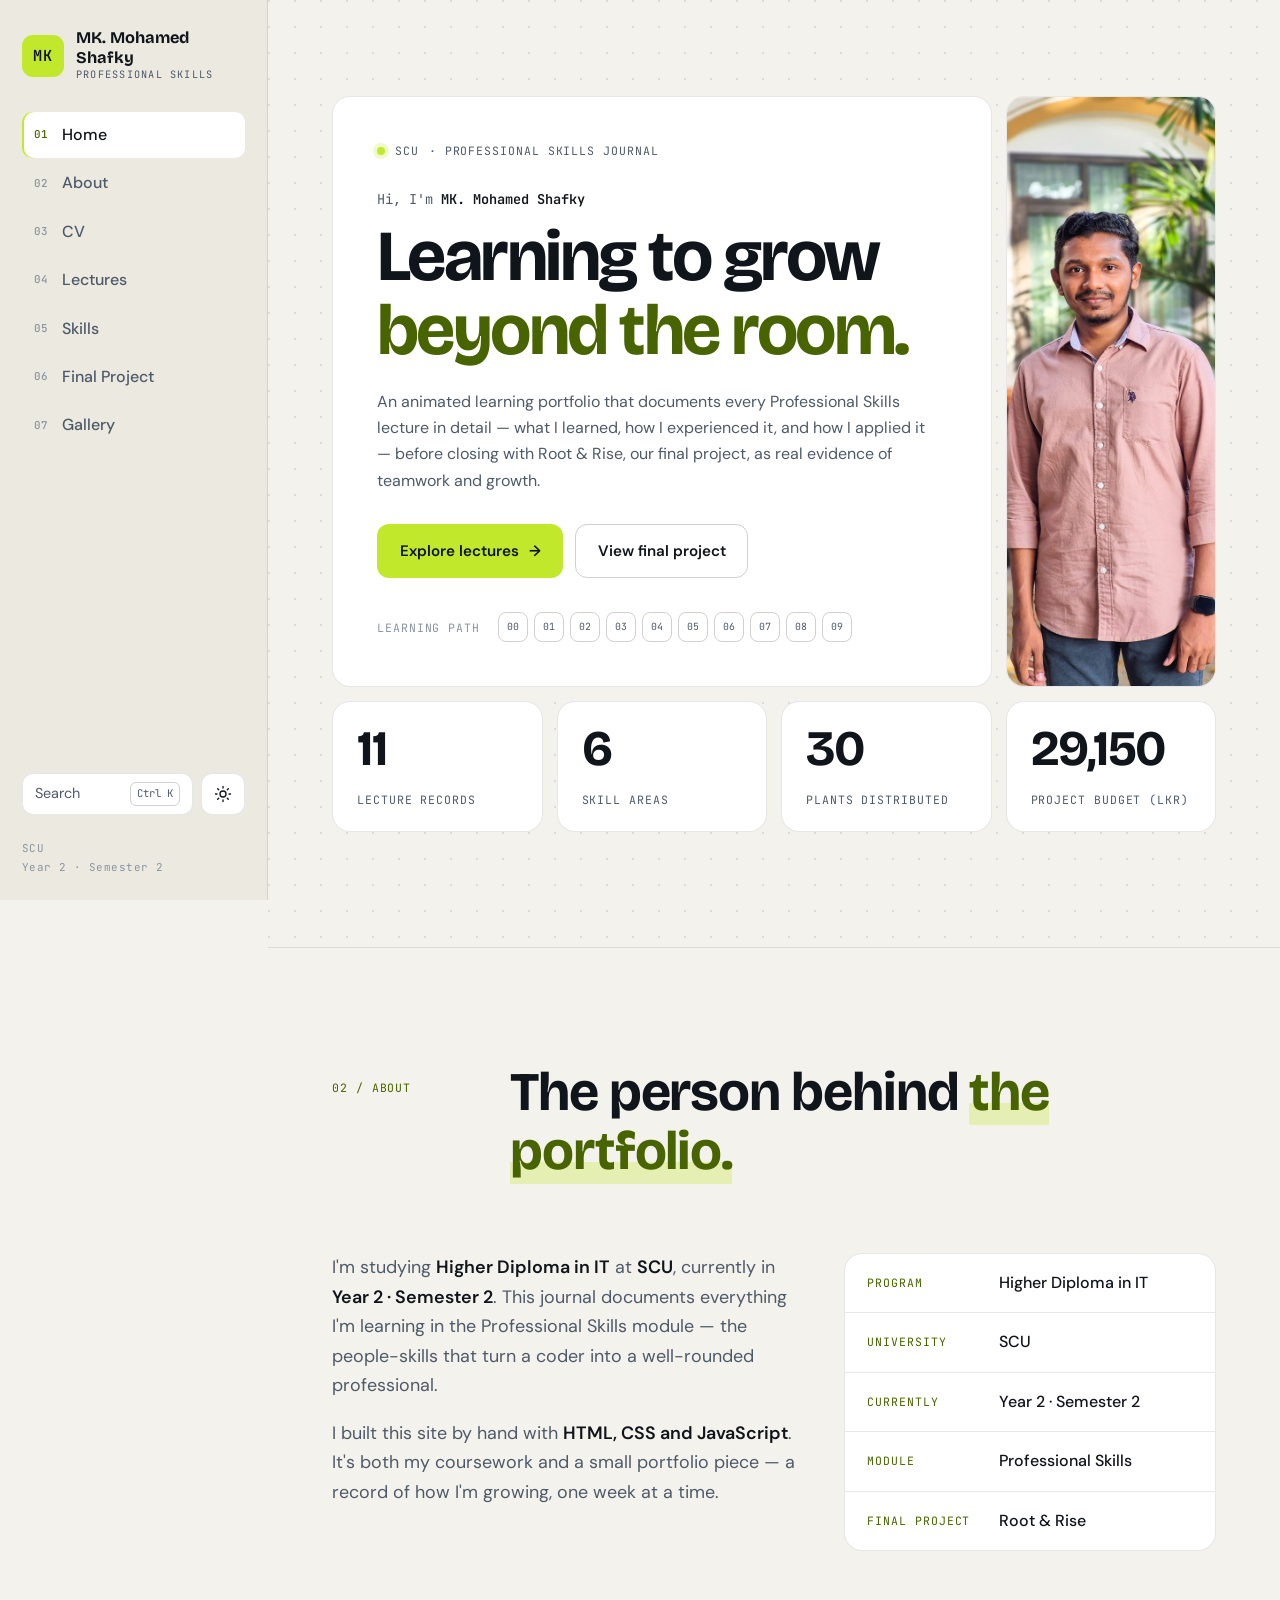
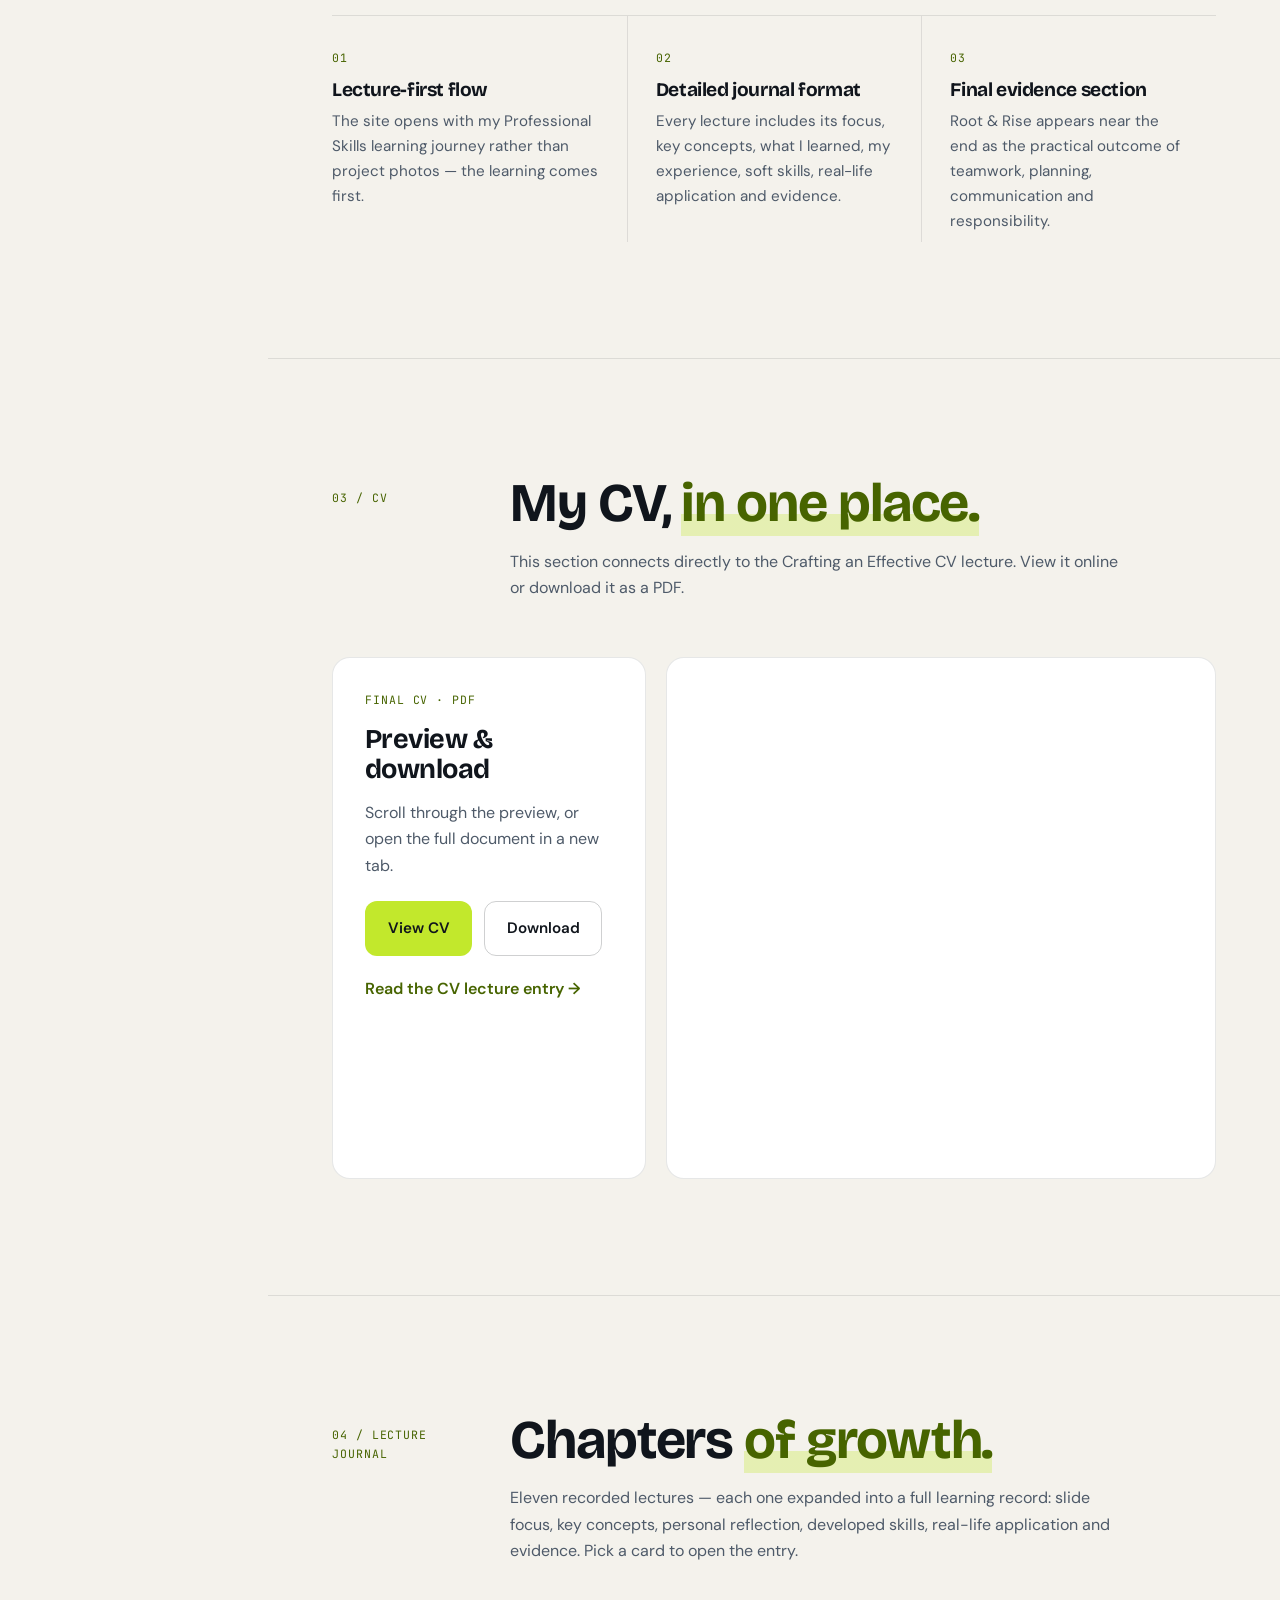
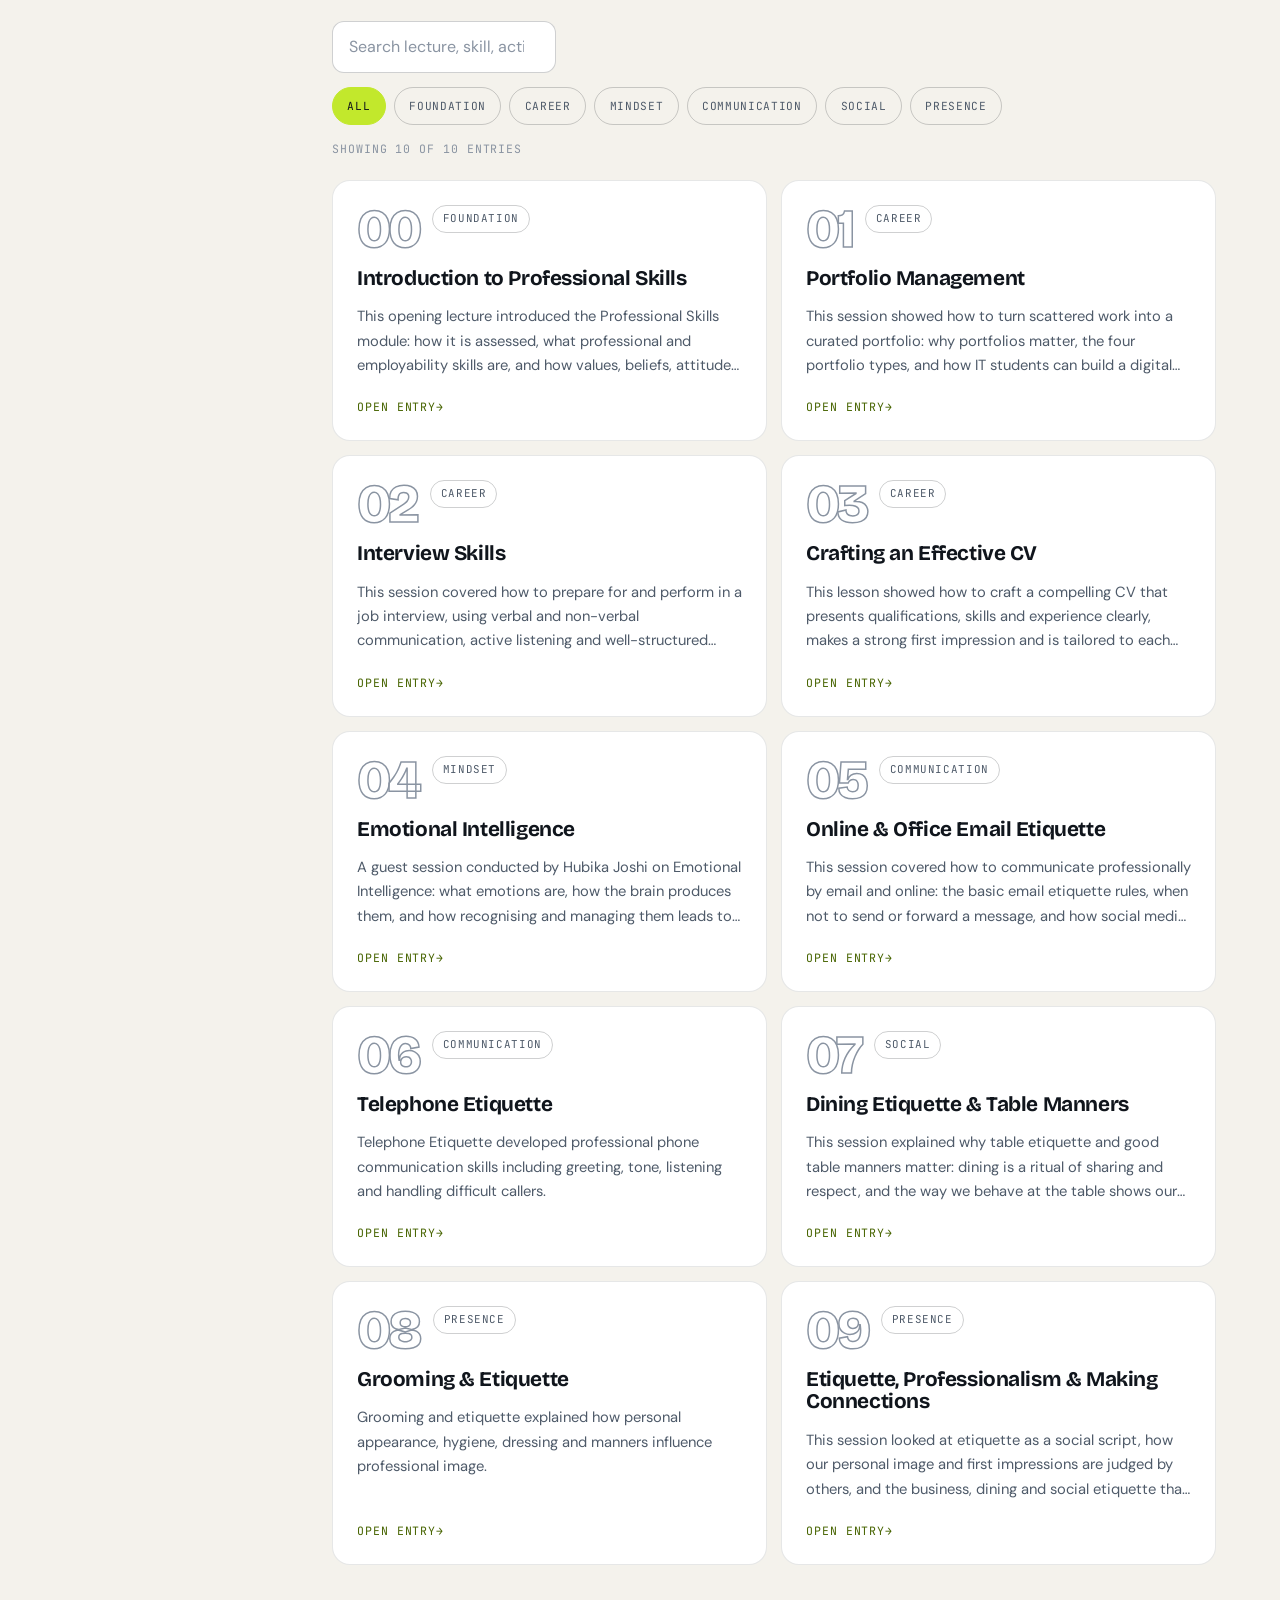
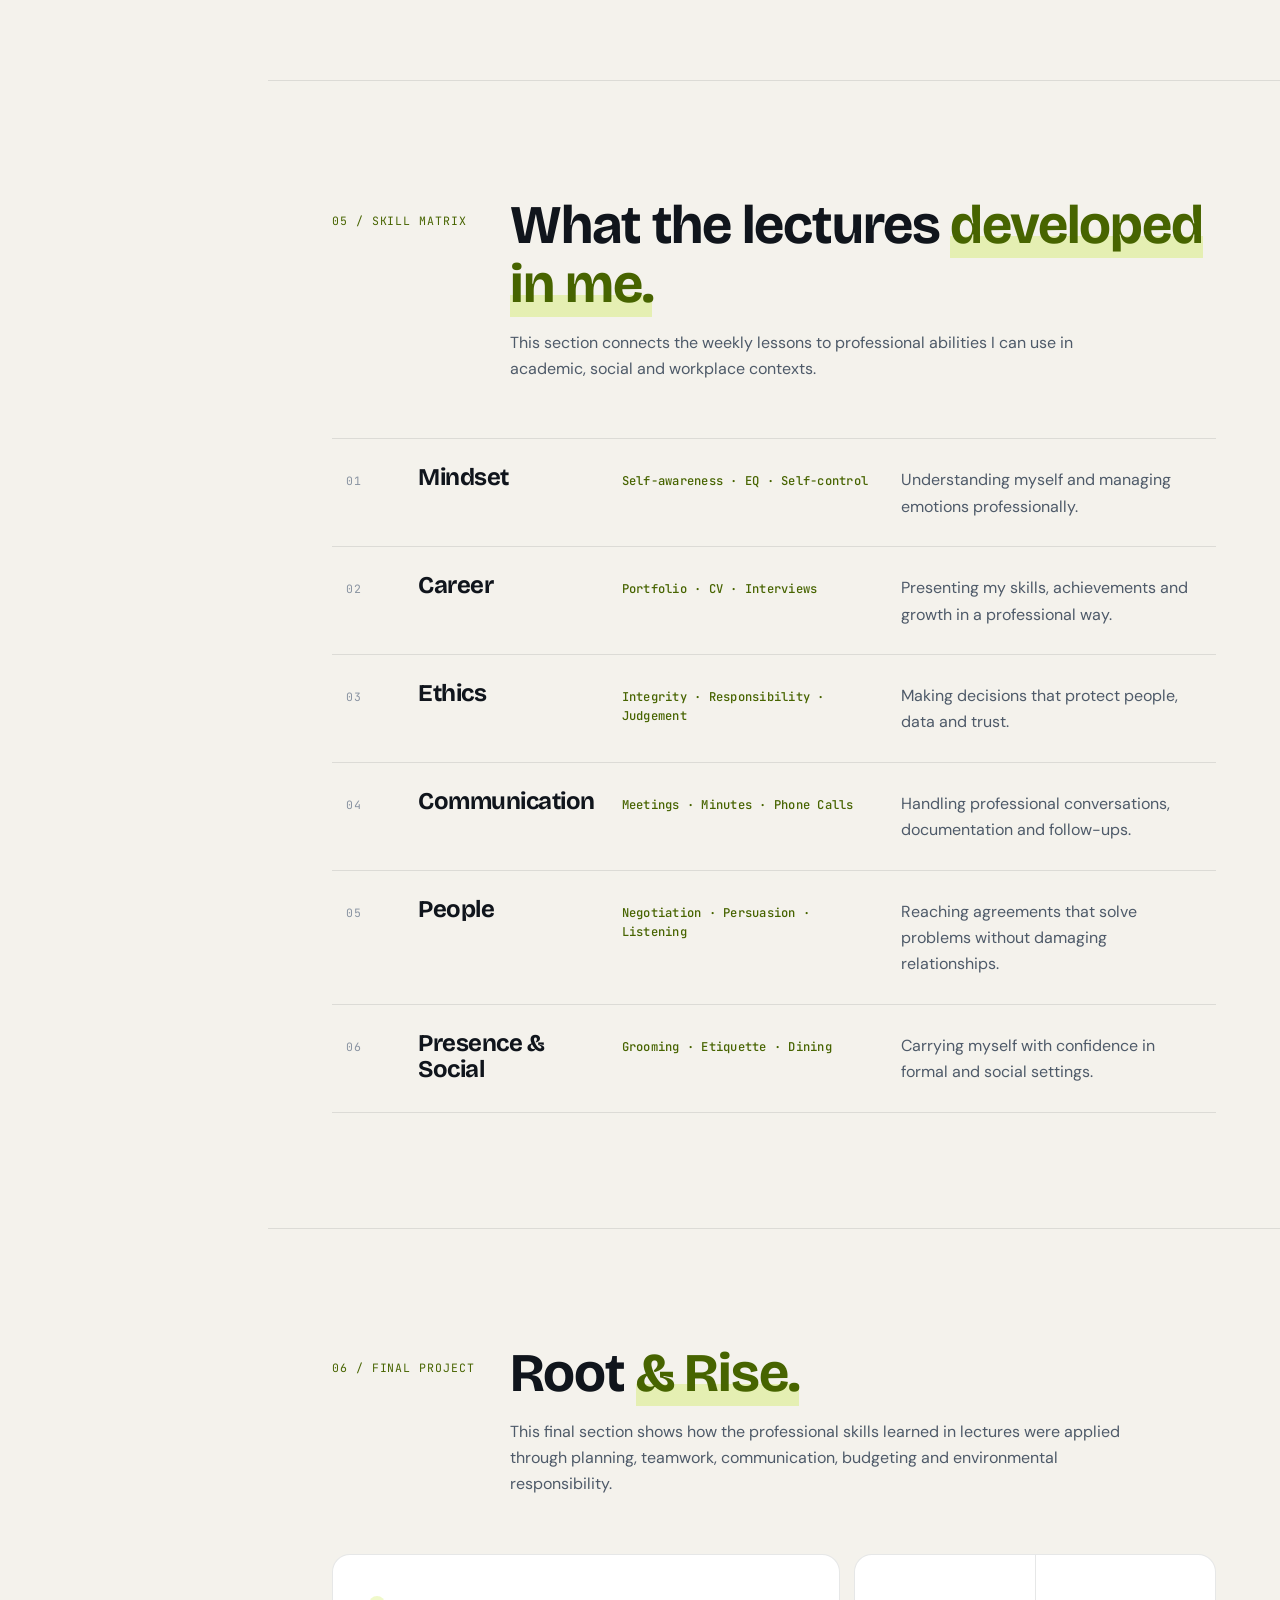
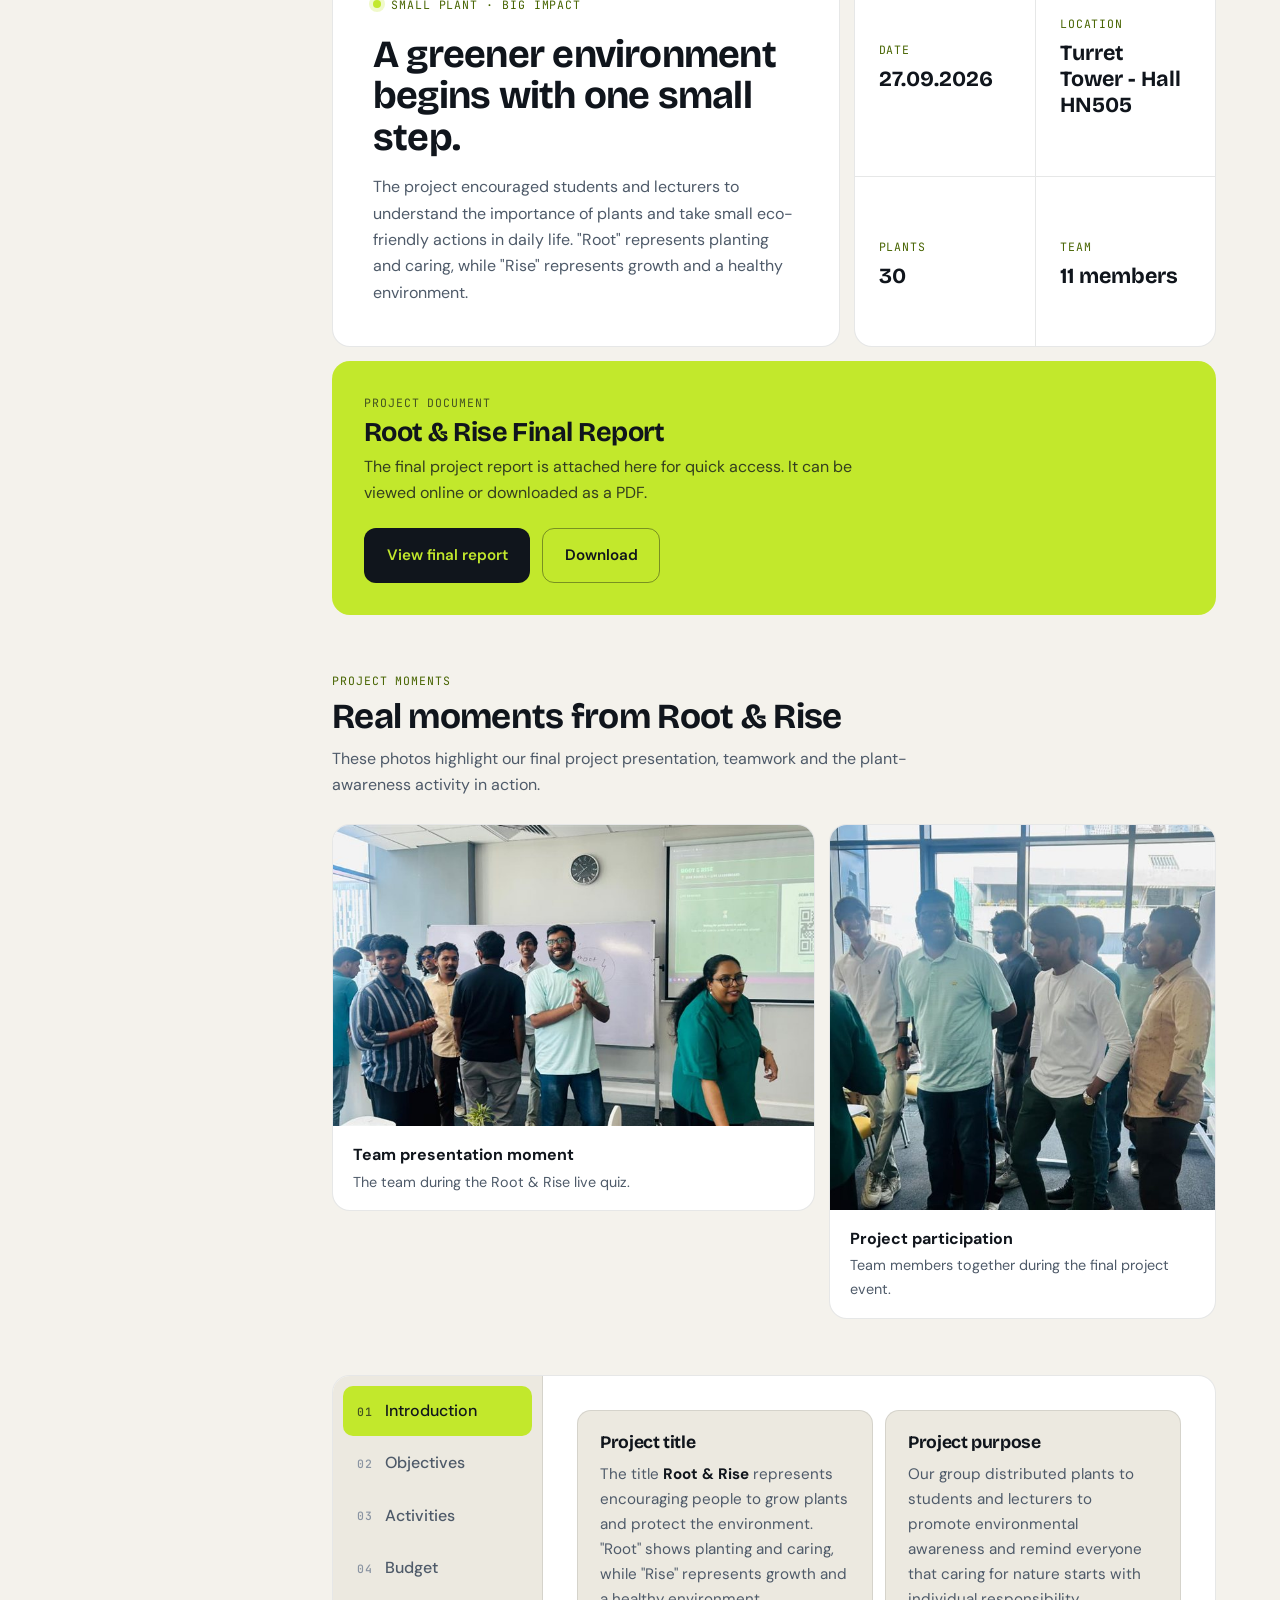
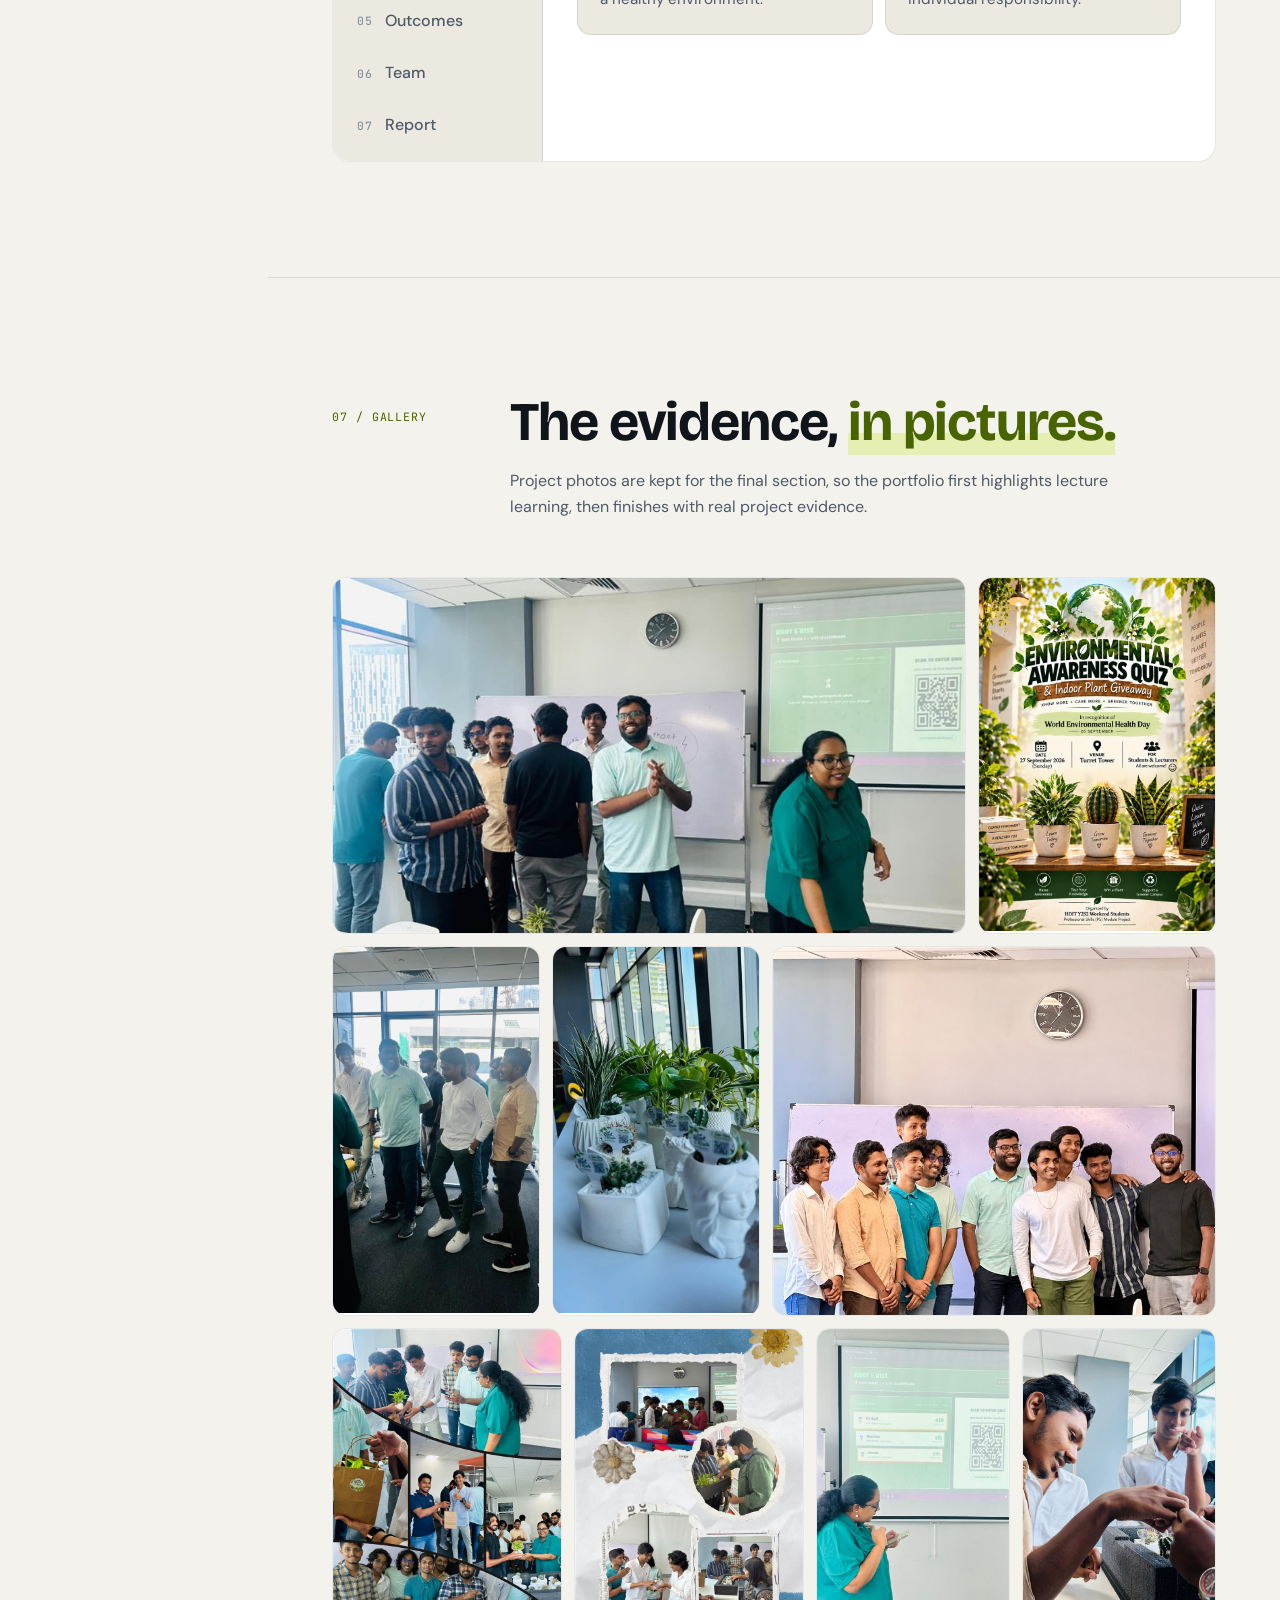
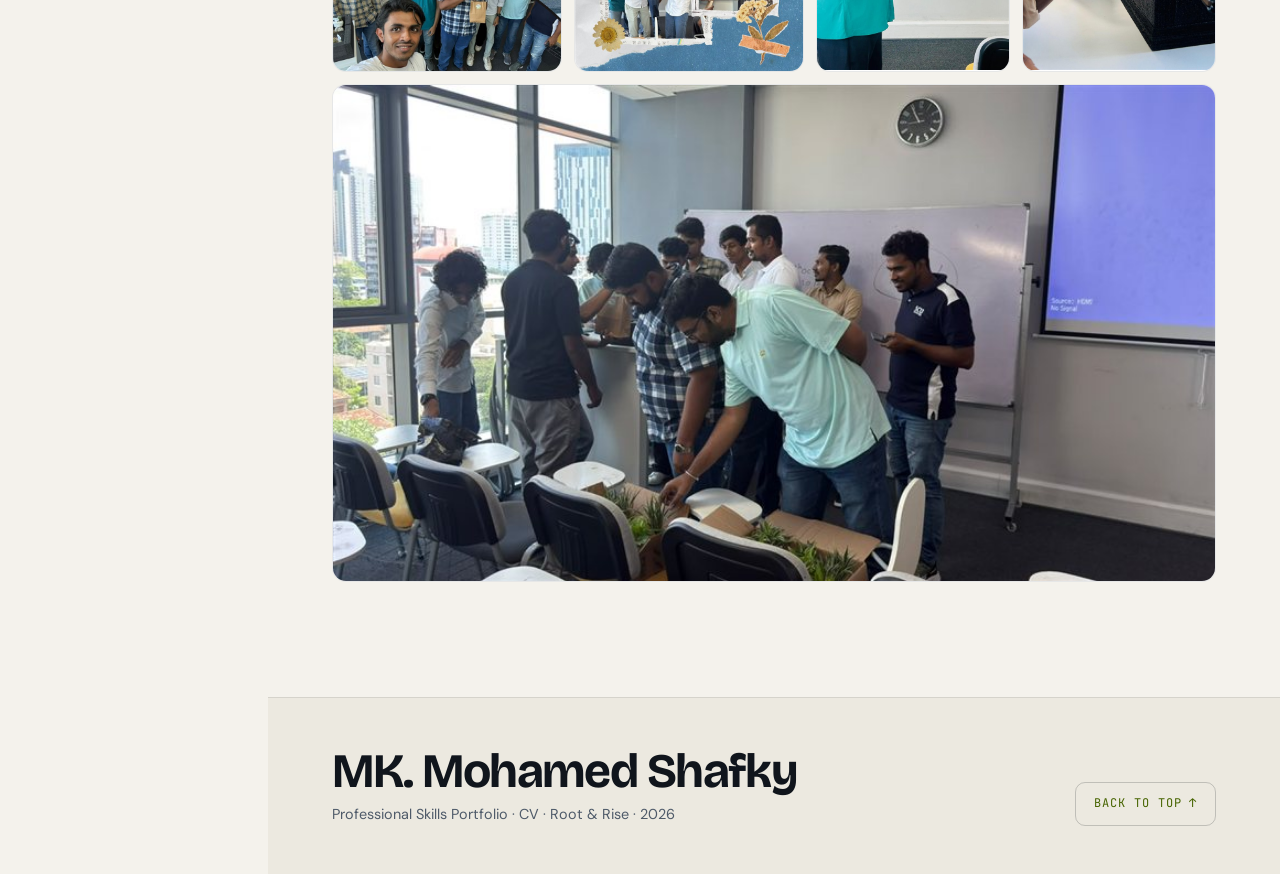
==== commit 726072b1: "budget change" ====
--- a/index.html
+++ b/index.html
@@ -87,7 +87,7 @@
             <div class="tile tile-stat"><span class="num" data-count="11">0</span><p class="mono">Lecture records</p></div>
             <div class="tile tile-stat"><span class="num" data-count="6">0</span><p class="mono">Skill areas</p></div>
             <div class="tile tile-stat"><span class="num" data-count="30">0</span><p class="mono">Plants distributed</p></div>
-            <div class="tile tile-stat"><span class="num" data-count="27500">0</span><p class="mono">Project budget (LKR)</p></div>
+            <div class="tile tile-stat"><span class="num" data-count="29150">0</span><p class="mono">Project budget (LKR)</p></div>
           </div>
         </div>
       </section>
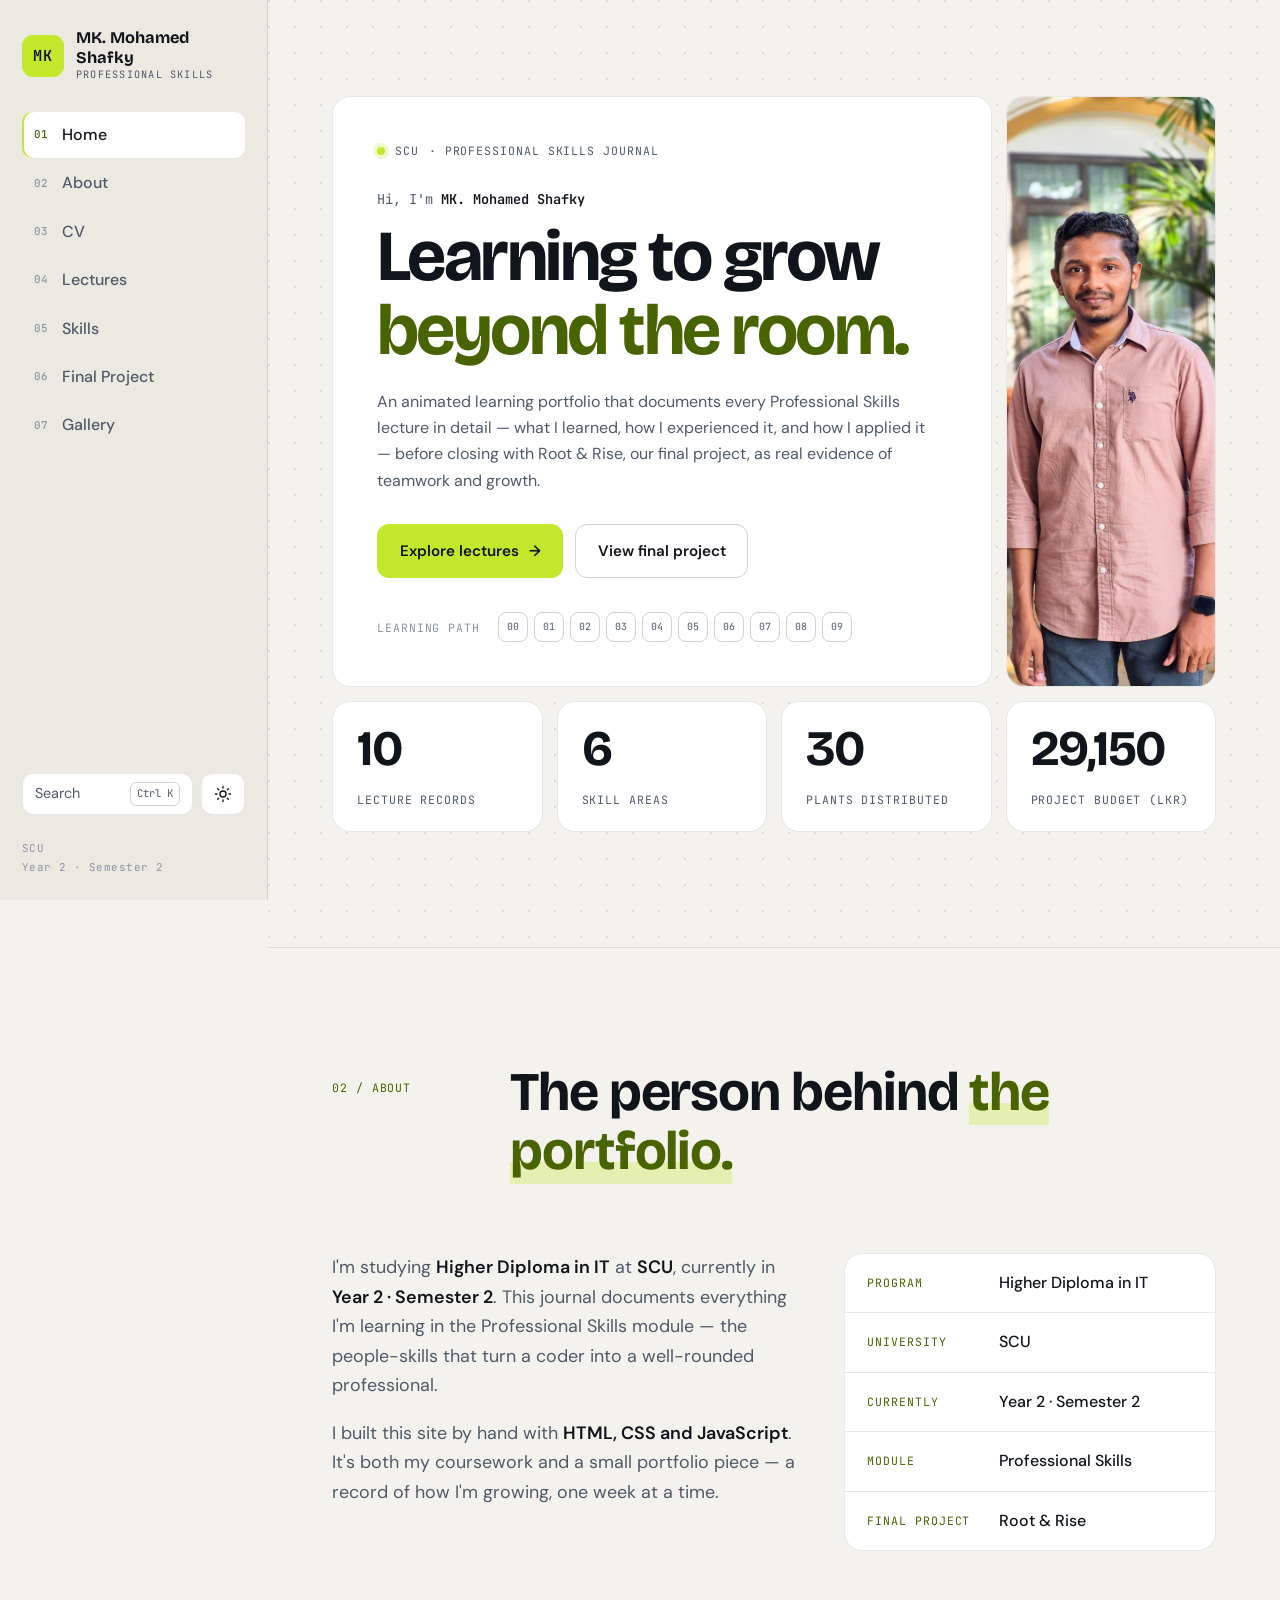
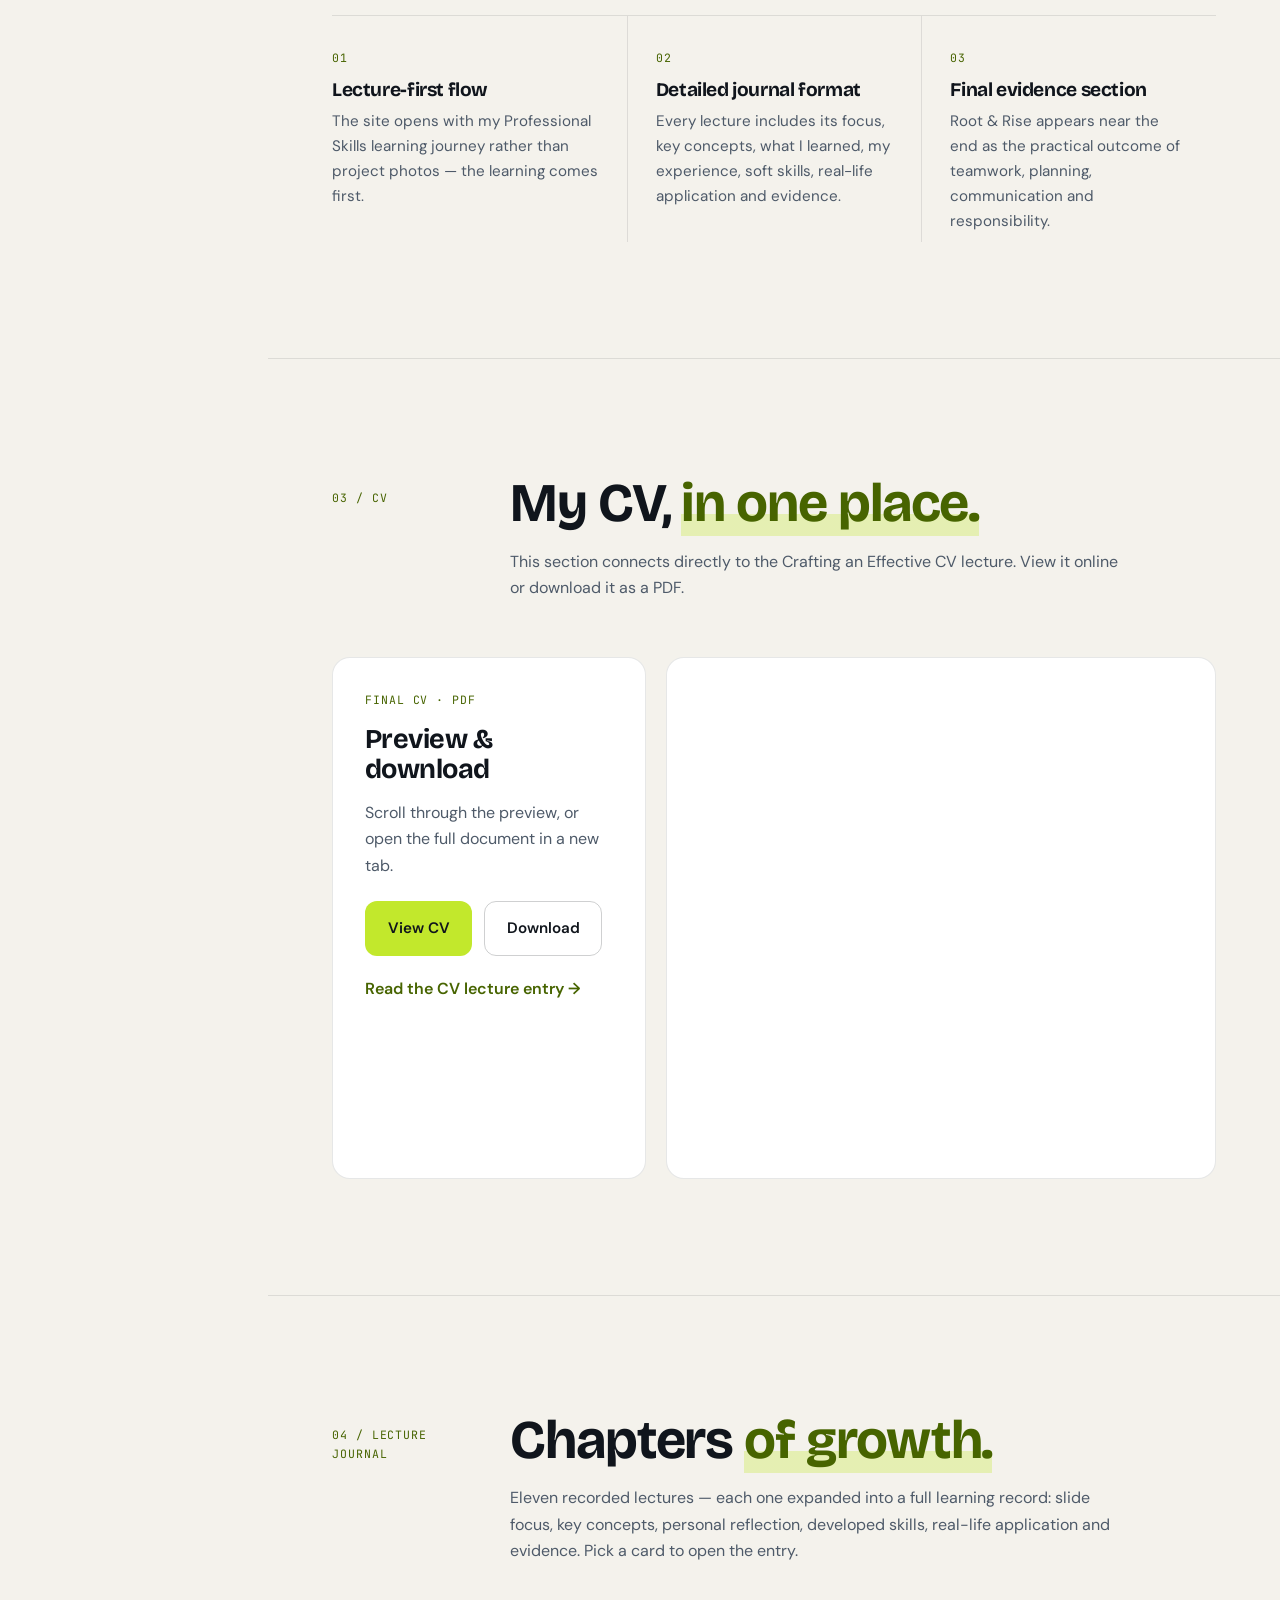
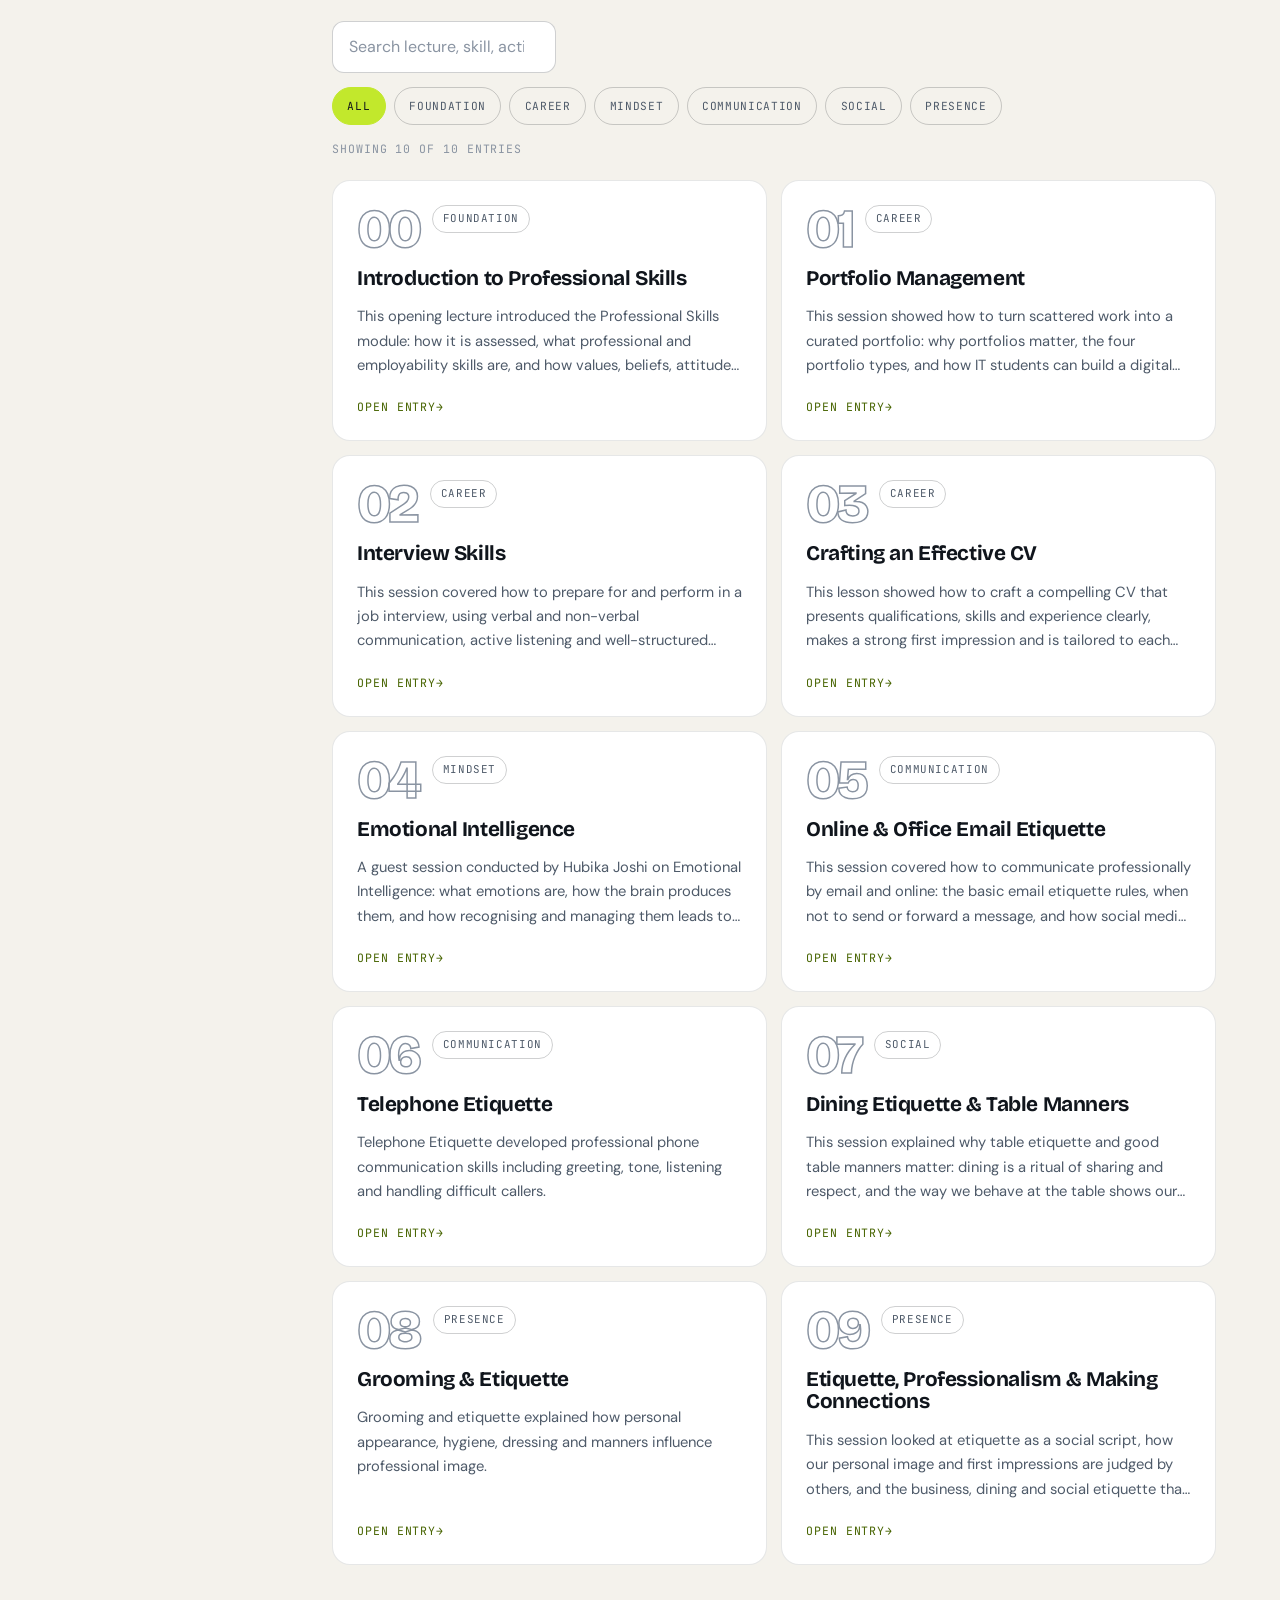
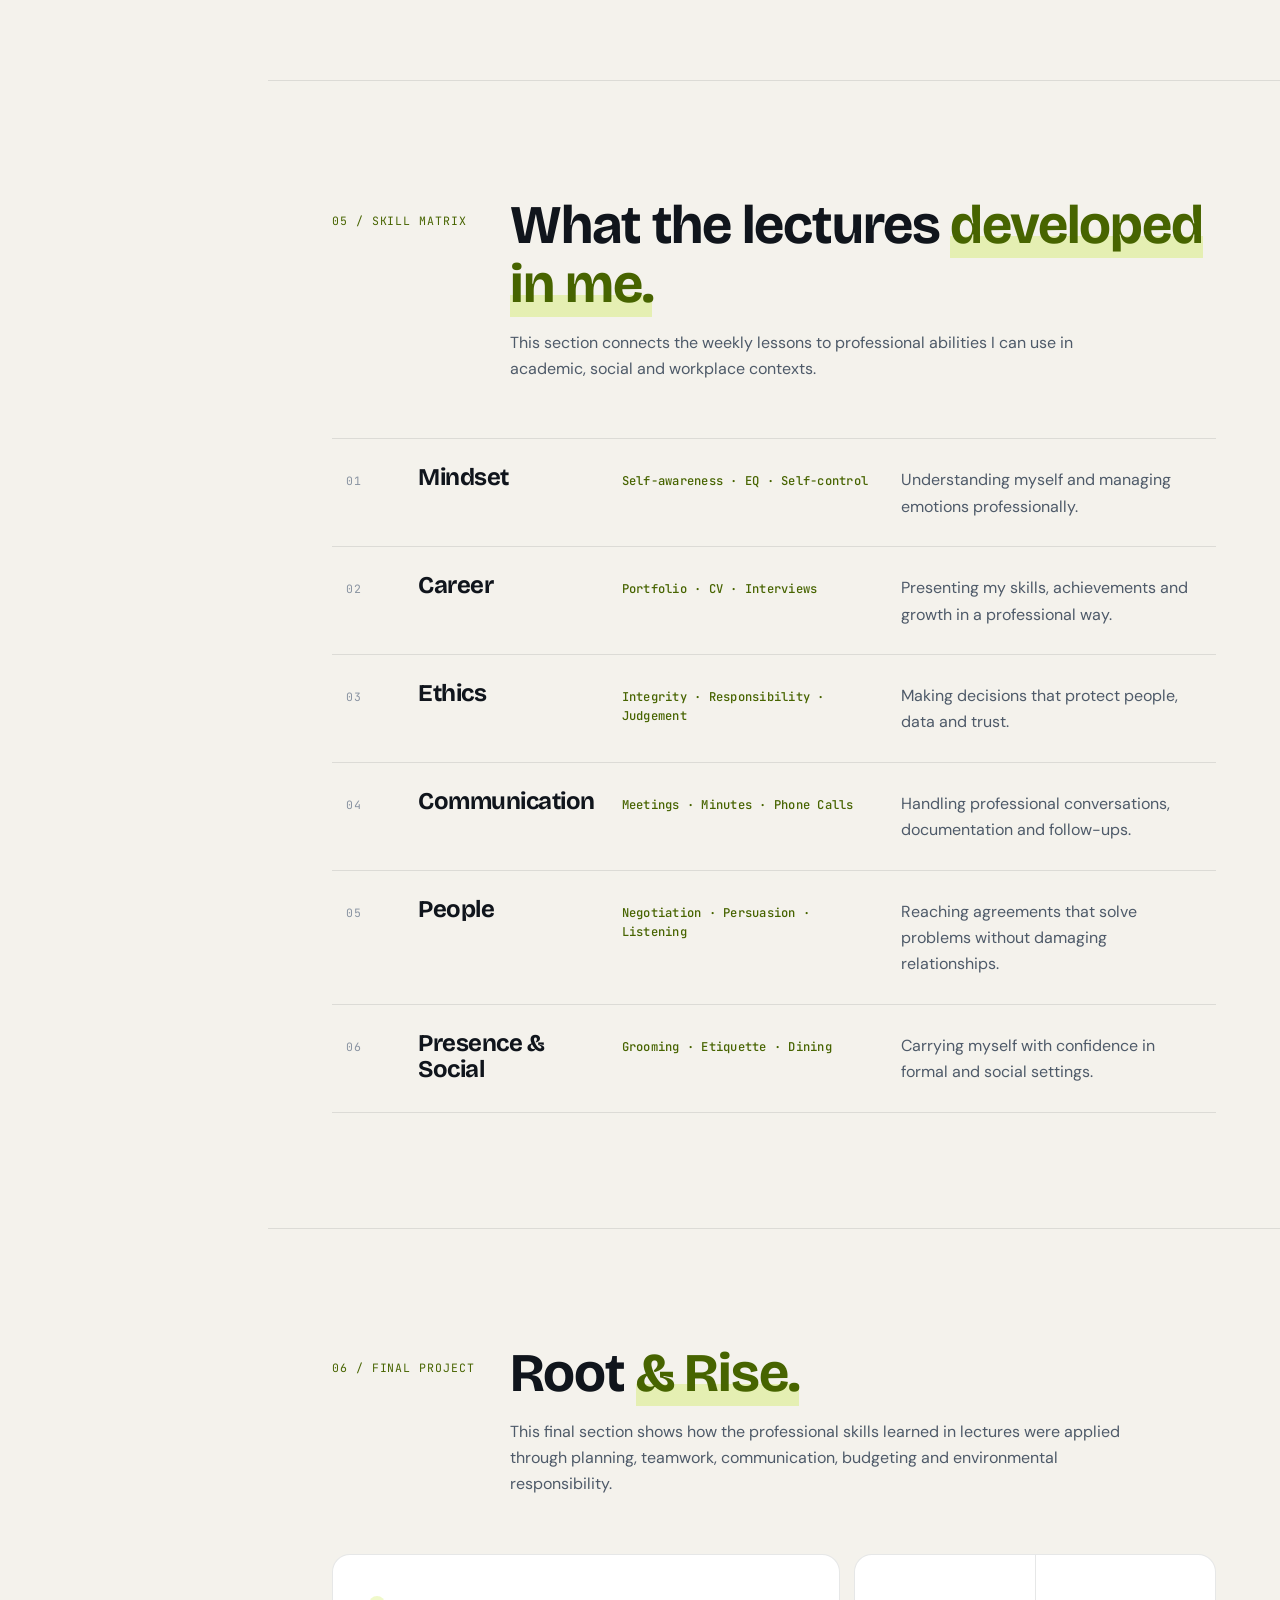
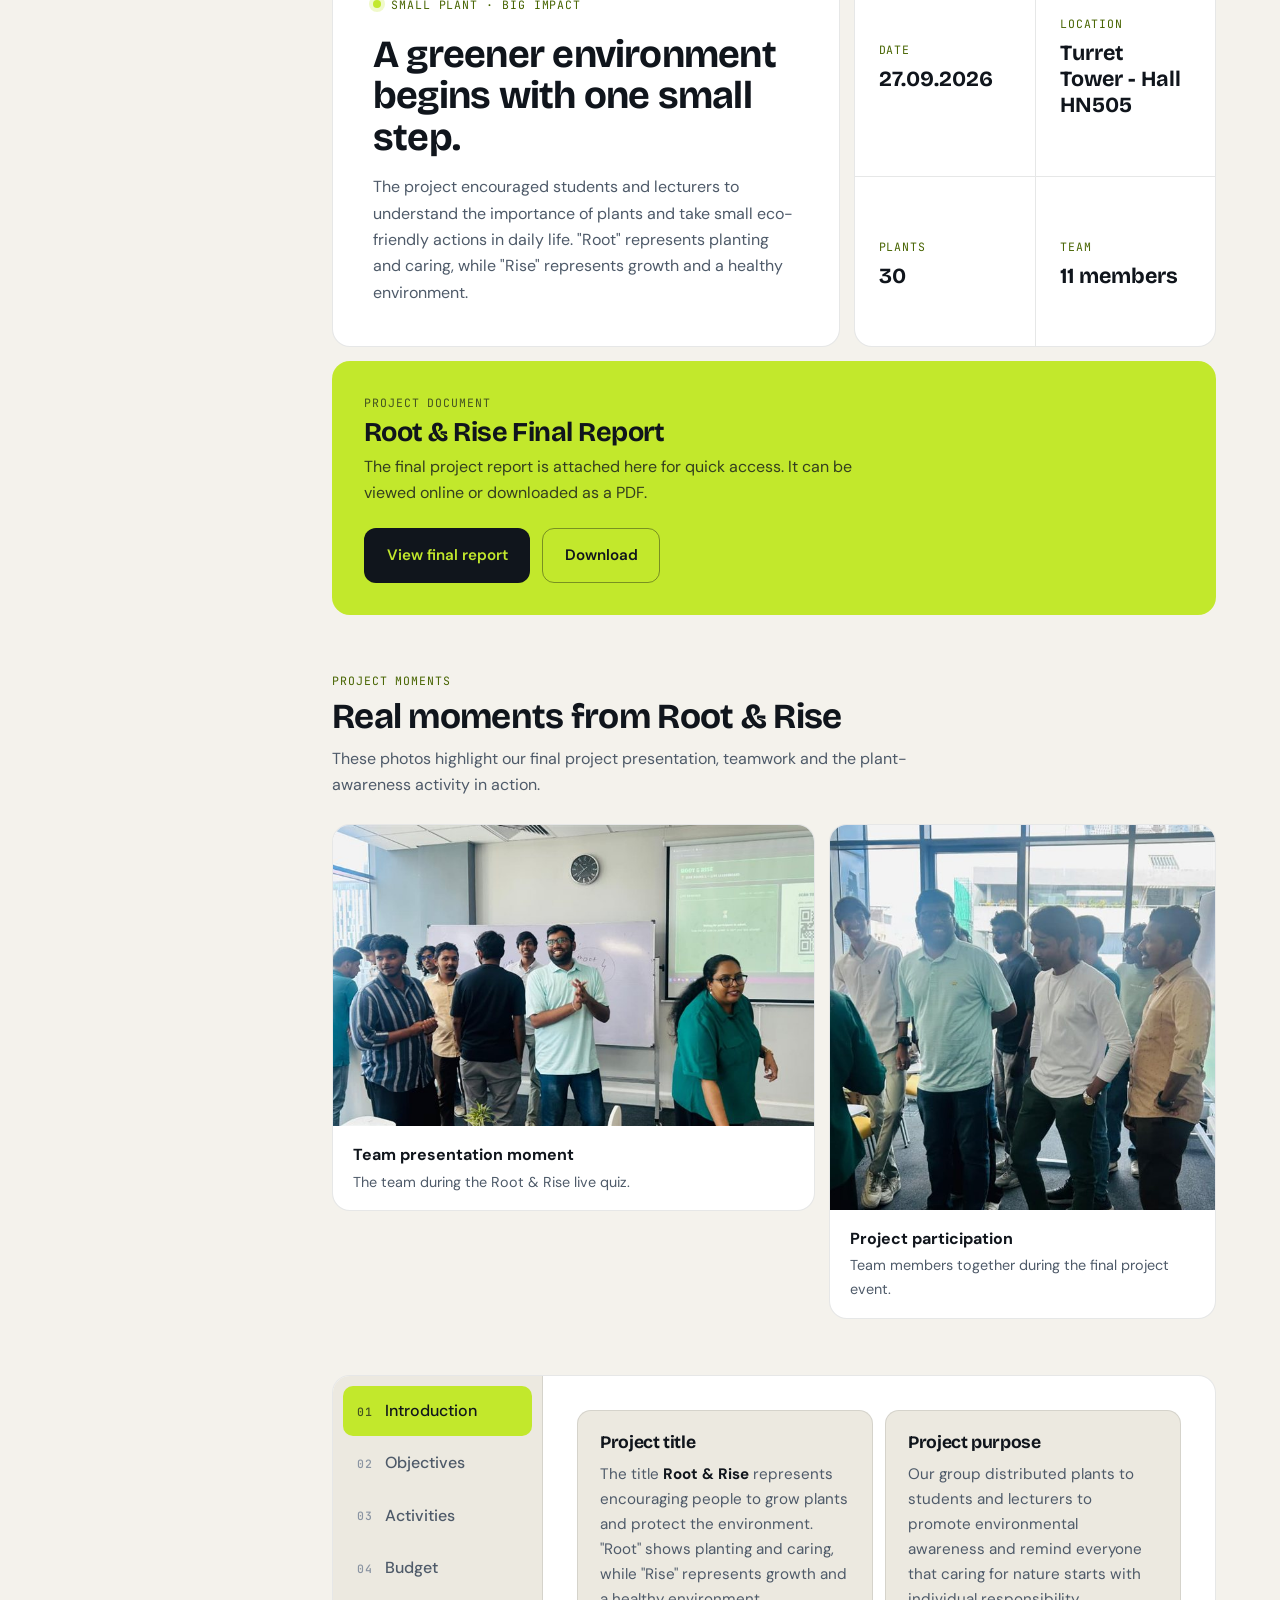
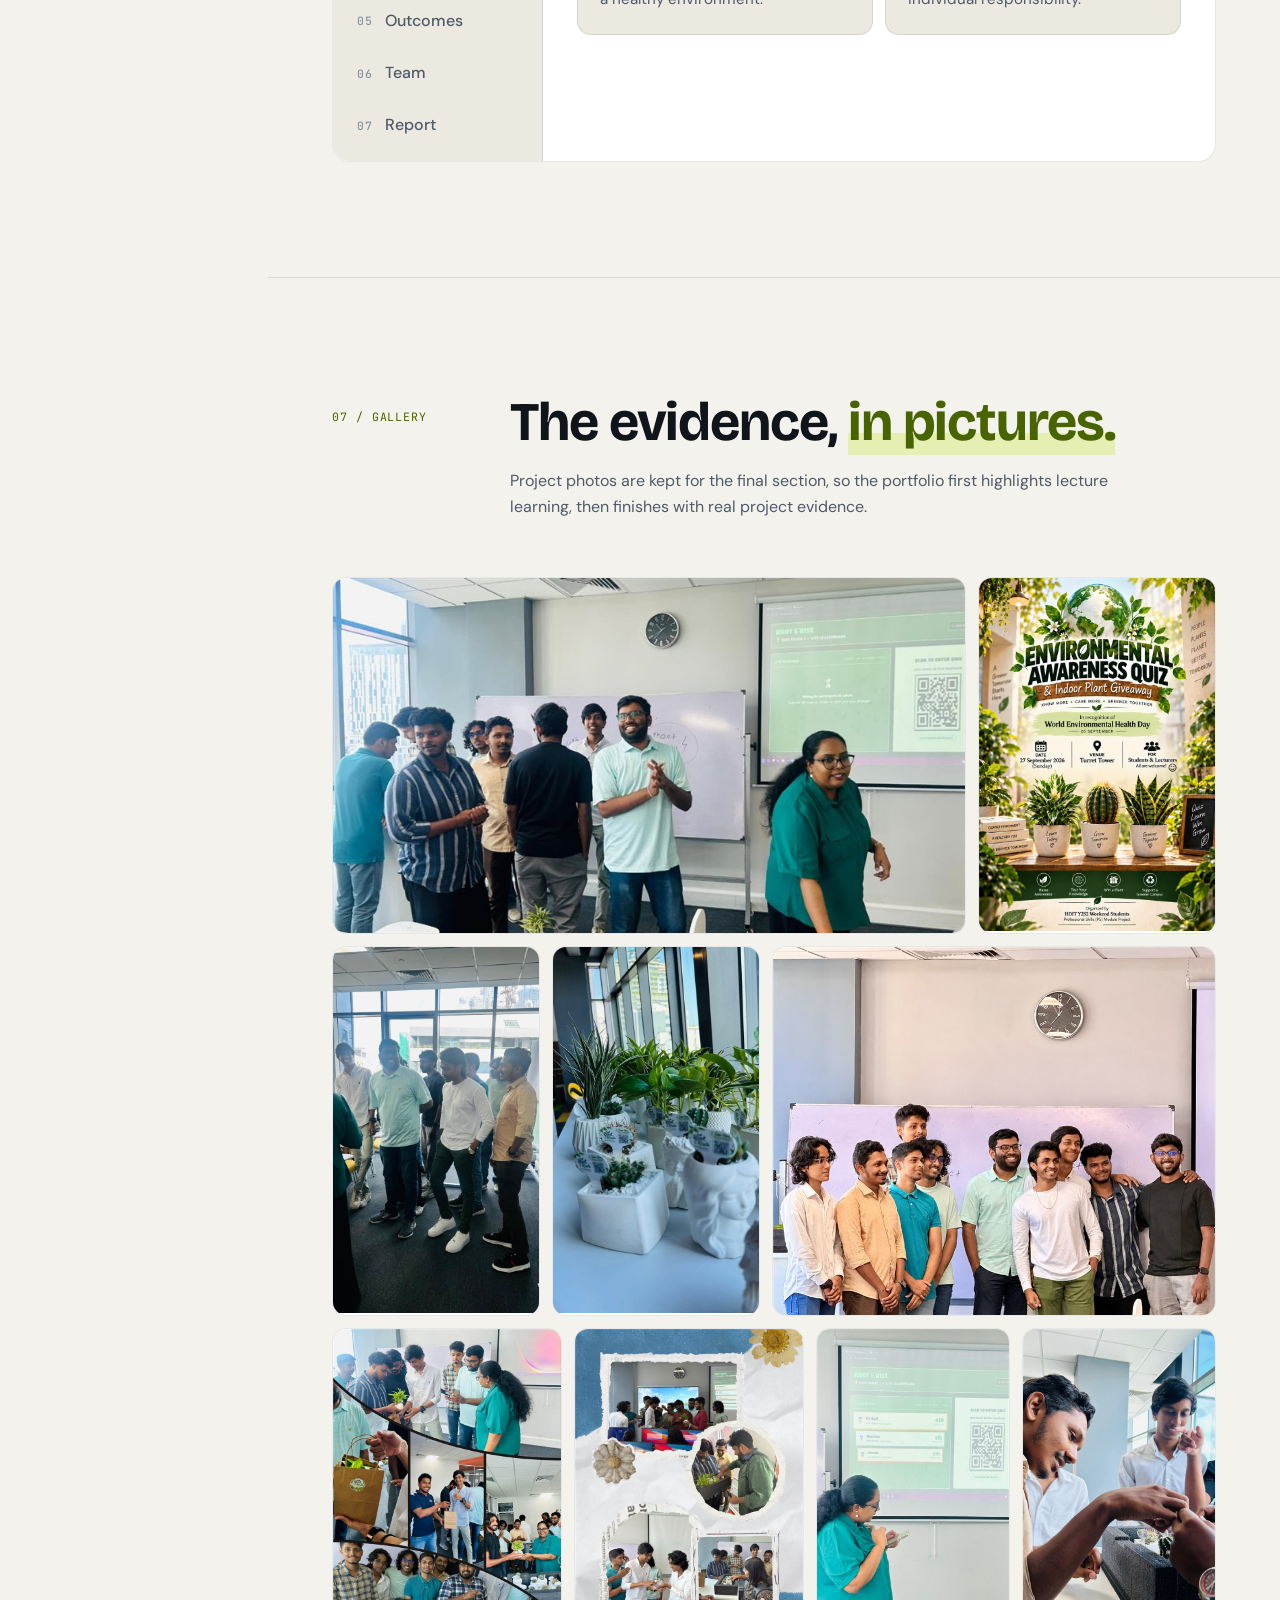
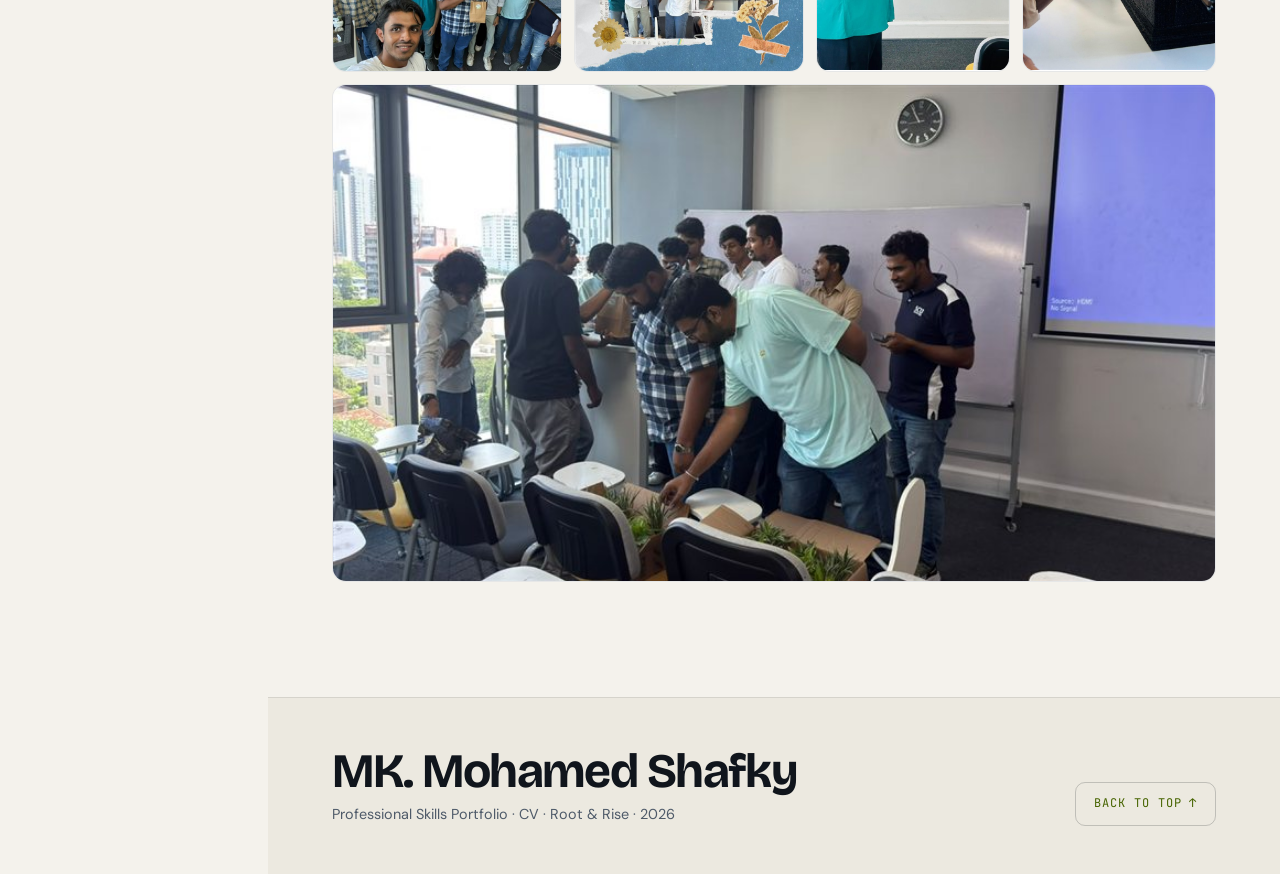
==== commit 3b18aad1: "changed lecture count" ====
--- a/index.html
+++ b/index.html
@@ -84,7 +84,7 @@
               <div class="photo-fallback" aria-hidden="true"><span data-profile="initials">MK</span></div>
             </figure>
 
-            <div class="tile tile-stat"><span class="num" data-count="11">0</span><p class="mono">Lecture records</p></div>
+            <div class="tile tile-stat"><span class="num" data-count="10">0</span><p class="mono">Lecture records</p></div>
             <div class="tile tile-stat"><span class="num" data-count="6">0</span><p class="mono">Skill areas</p></div>
             <div class="tile tile-stat"><span class="num" data-count="30">0</span><p class="mono">Plants distributed</p></div>
             <div class="tile tile-stat"><span class="num" data-count="29150">0</span><p class="mono">Project budget (LKR)</p></div>
